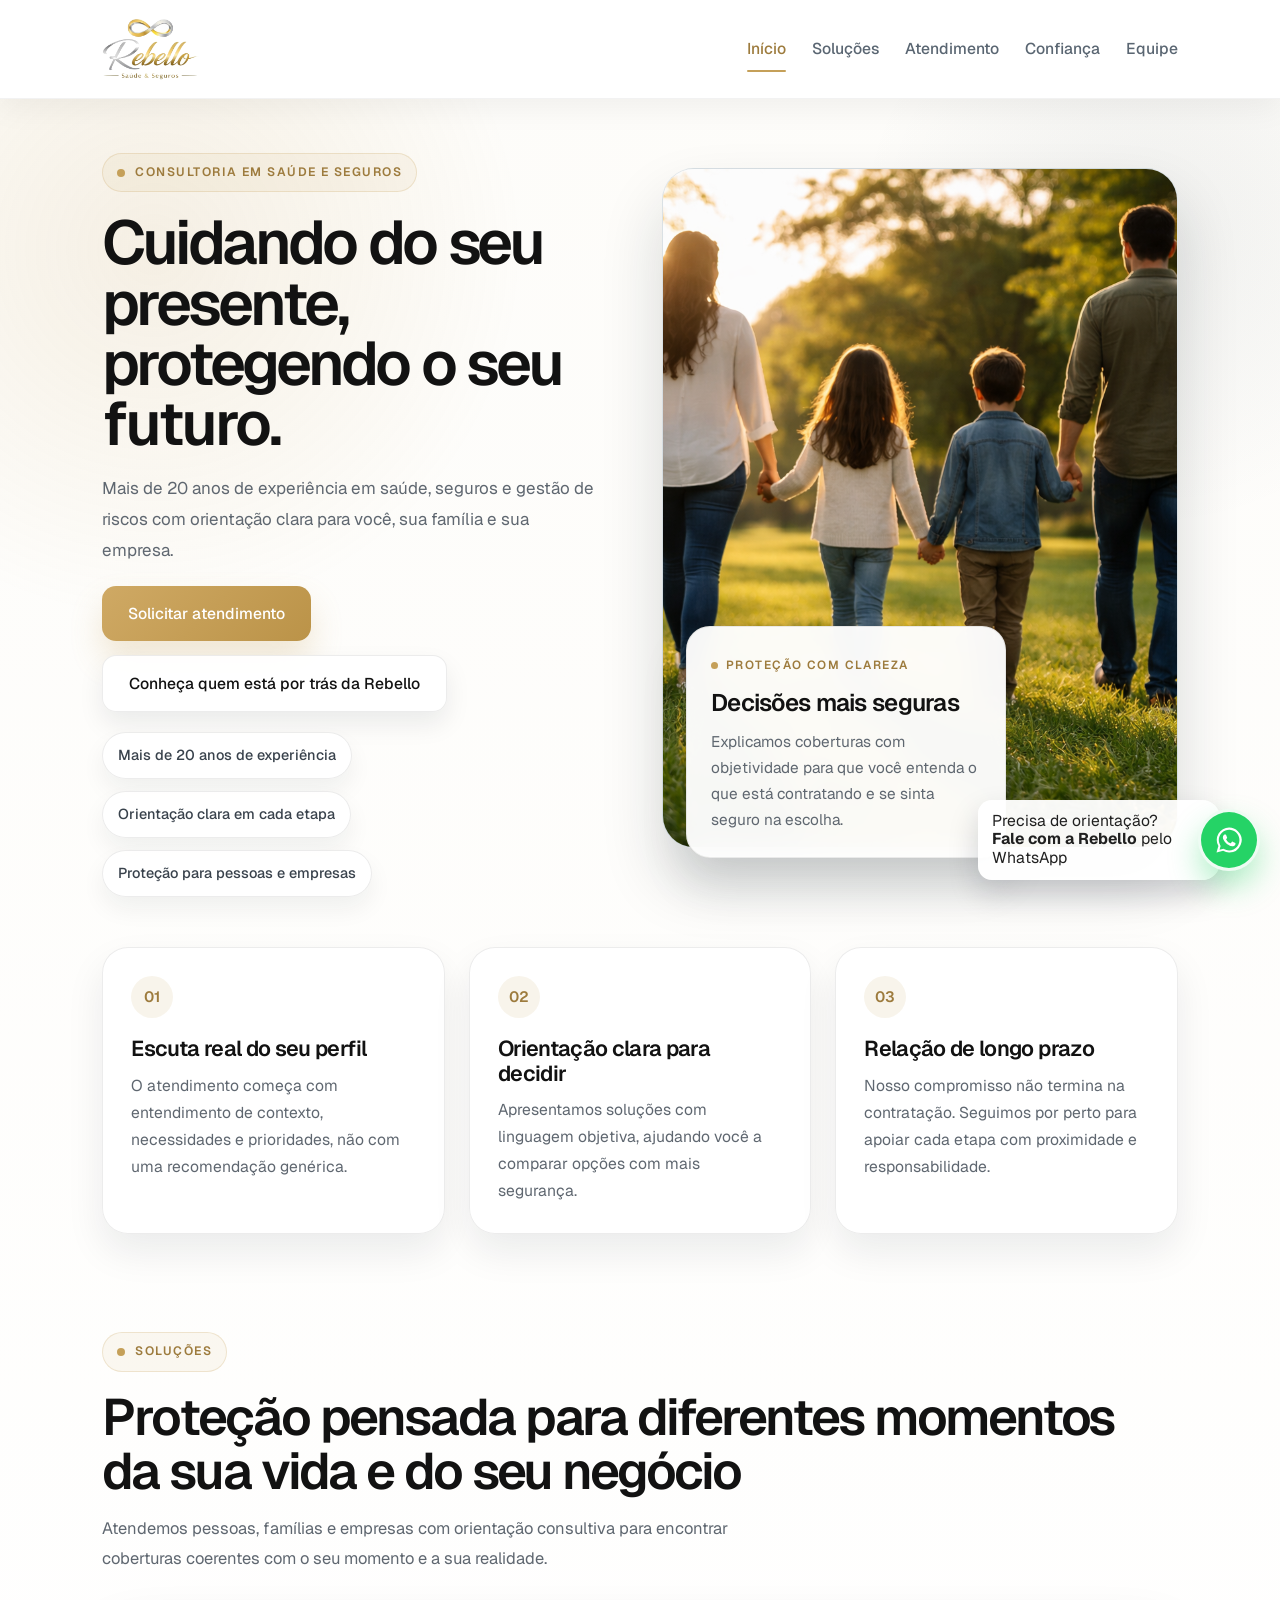
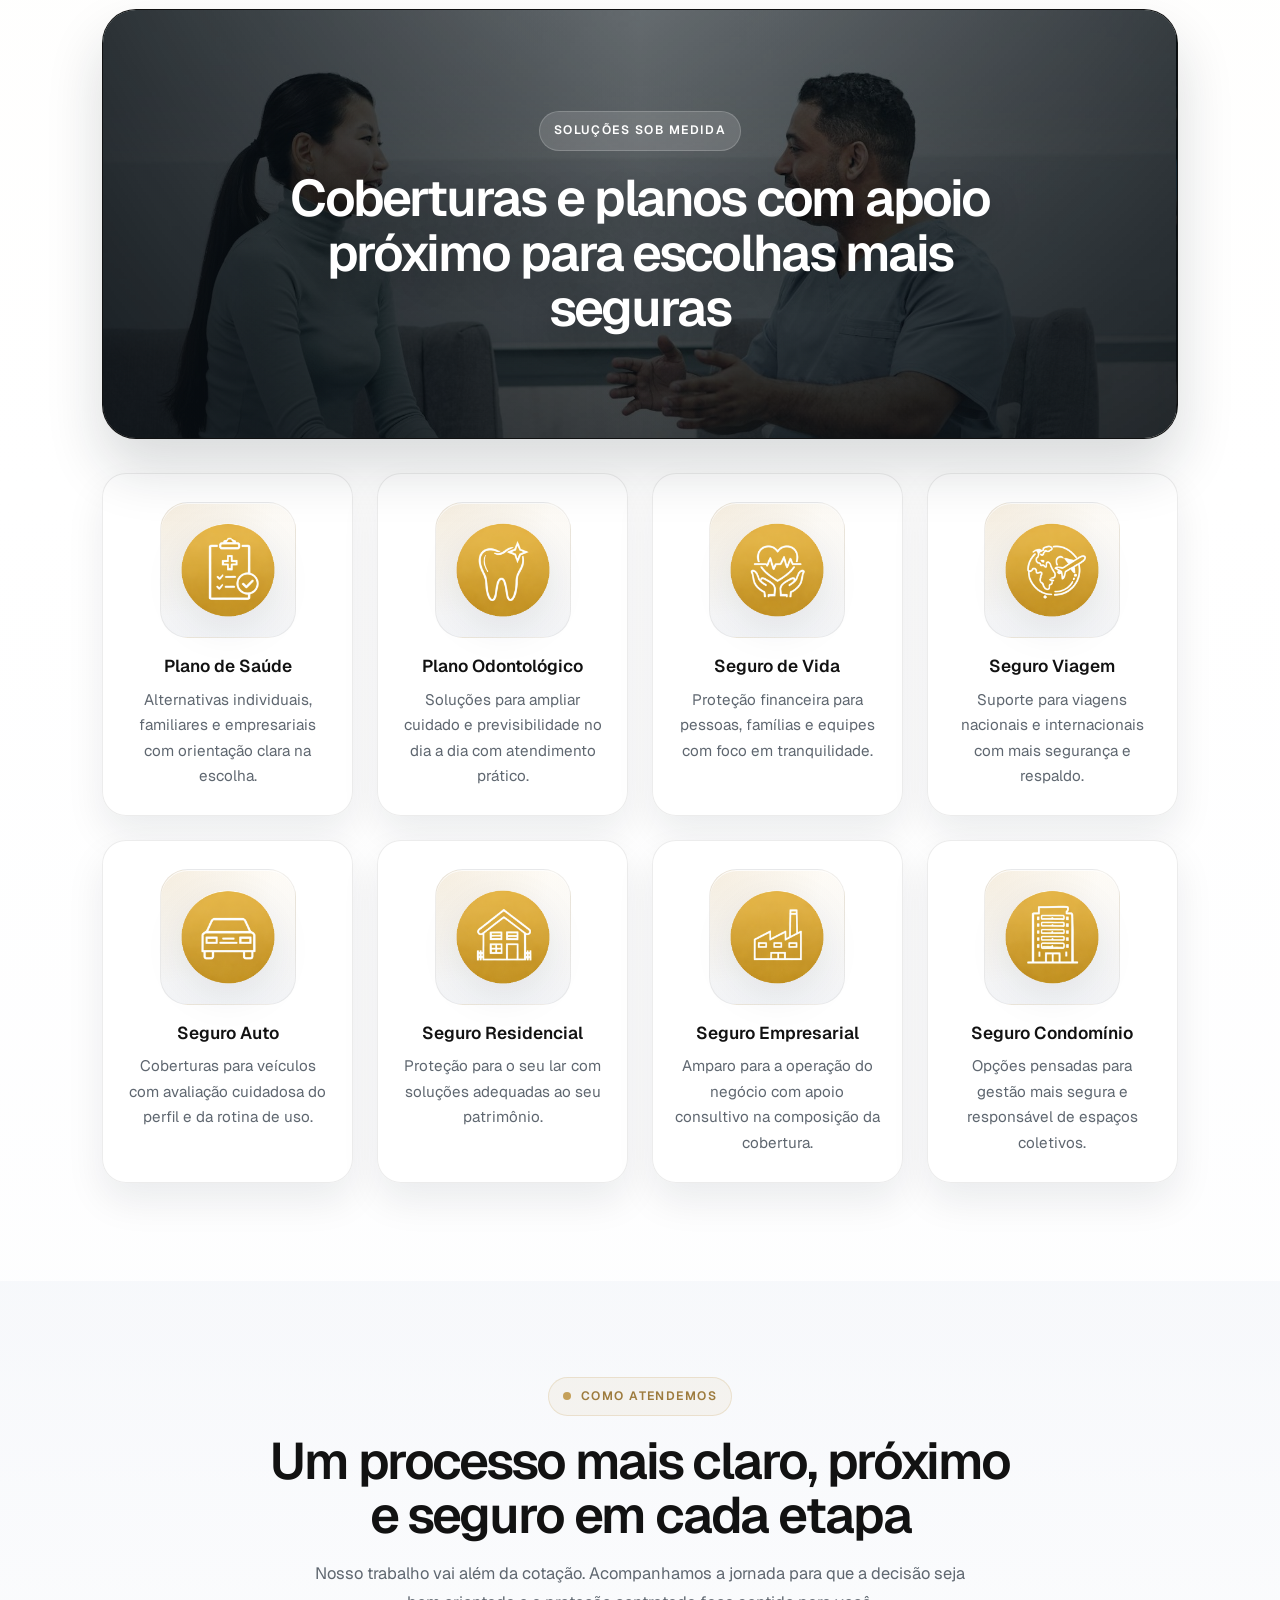
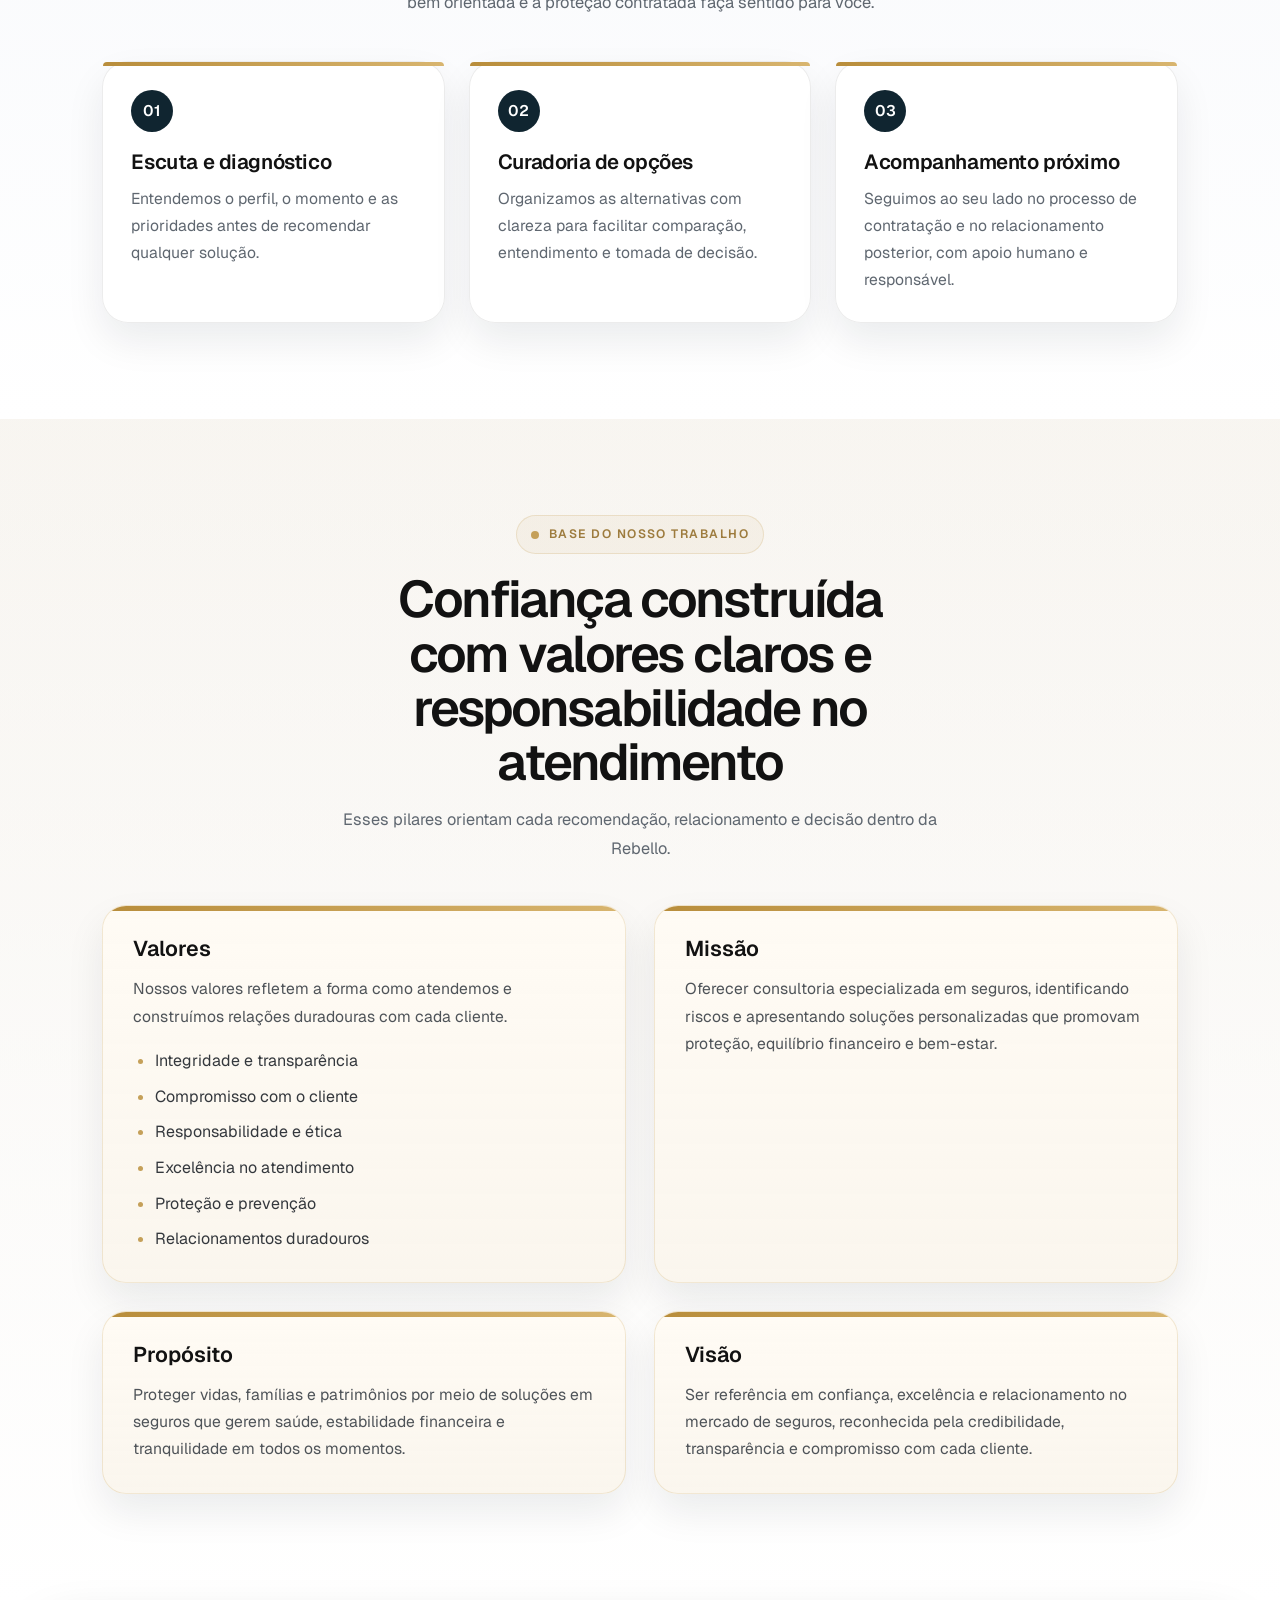
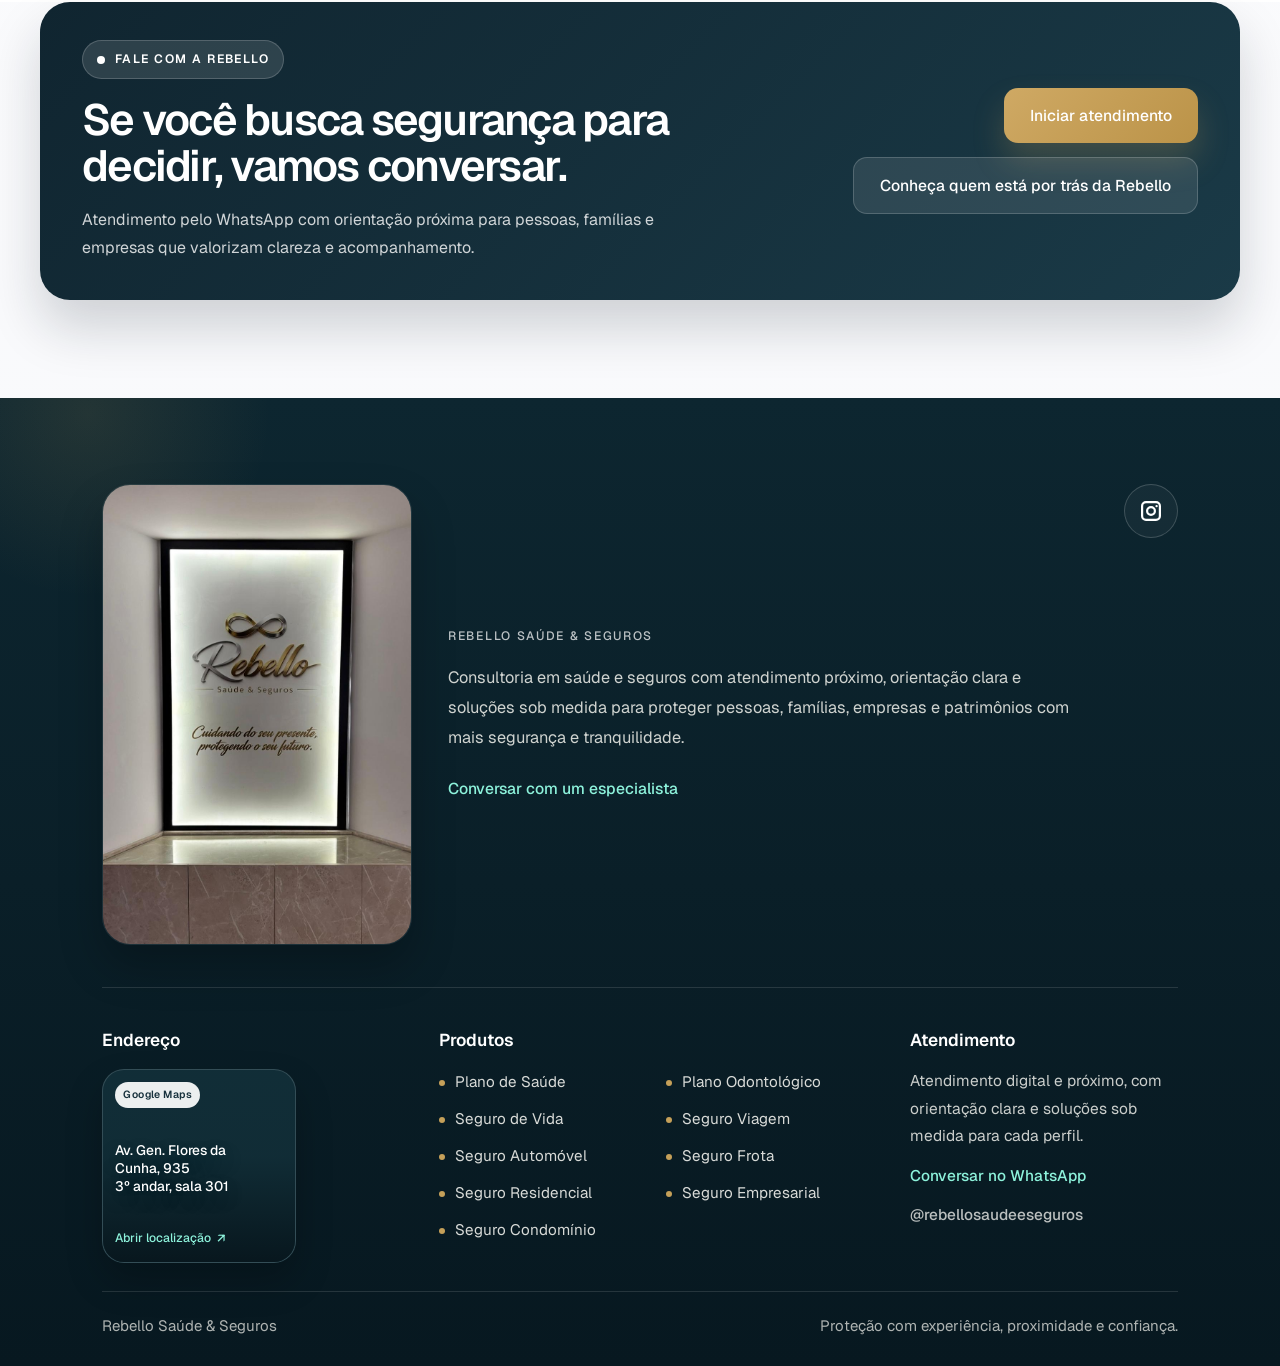
==== index.html @ df7e9b7c "Arquivos movidos para a raiz" ====
<!DOCTYPE html>
<html lang="pt-br">
<head>
<meta charset="UTF-8">
<meta name="viewport" content="width=device-width, initial-scale=1.0">
<meta name="description" content="Consultoria em sa&uacute;de e seguros com atendimento pr&oacute;ximo, solu&ccedil;&otilde;es sob medida e mais de 20 anos de experi&ecirc;ncia para voc&ecirc;, sua fam&iacute;lia e sua empresa.">

<title>Rebello Sa&uacute;de &amp; Seguros</title>

<link rel="stylesheet" href="style.css">
<link href="https://fonts.googleapis.com/css2?family=Geist:wght@300;400;500;600;700&display=swap" rel="stylesheet">
</head>

<body>

<header class="navbar">
    <a href="#inicio" class="logo-link" aria-label="Voltar para o in&iacute;cio">
        <img src="assets/logo.png" class="logo" alt="Rebello Sa&uacute;de &amp; Seguros">
    </a>

    <button class="nav-toggle" type="button" aria-expanded="false" aria-controls="site-menu" aria-label="Abrir menu de navega&ccedil;&atilde;o">
        <span></span>
        <span></span>
        <span></span>
    </button>

    <nav class="menu" id="site-menu">
        <a href="#inicio" class="gold" aria-current="page">In&iacute;cio</a>
        <a href="#seguros">Solu&ccedil;&otilde;es</a>
        <a href="#atendimento">Atendimento</a>
        <a href="#diferenciais">Confian&ccedil;a</a>
        <a href="equipe.html">Equipe</a>
    </nav>

</header>

<main>
<section id="inicio" class="hero reveal">
    <div class="hero-text">
        <p class="section-kicker">Consultoria em sa&uacute;de e seguros</p>
        <h1>Cuidando do seu presente,<br>protegendo o seu futuro.</h1>
        <p>Mais de 20 anos de experi&ecirc;ncia em sa&uacute;de, seguros e gest&atilde;o de riscos com orienta&ccedil;&atilde;o clara para voc&ecirc;, sua fam&iacute;lia e sua empresa.</p>

        <div class="hero-actions">
            <a href="https://wa.me/5551991146569" class="btn-gold specialist-cta" target="_blank" rel="noopener noreferrer">Solicitar atendimento</a>
            <a href="equipe.html" class="btn-light">Conhe&ccedil;a quem est&aacute; por tr&aacute;s da Rebello</a>
        </div>

        <div class="hero-trust" aria-label="Pontos de confian&ccedil;a">
            <span>Mais de 20 anos de experi&ecirc;ncia</span>
            <span>Orienta&ccedil;&atilde;o clara em cada etapa</span>
            <span>Prote&ccedil;&atilde;o para pessoas e empresas</span>
        </div>
    </div>

    <div class="hero-visual">
        <div class="hero-img hero-slider" role="group" aria-label="Imagens de prote&ccedil;&atilde;o familiar, atendimento em sa&uacute;de e prote&ccedil;&atilde;o veicular">
            <div class="hero-slide hero-slide-familia is-active">
                <img src="assets/hero/hero-familia.png" alt="Fam&iacute;lia caminhando junta ao ar livre" loading="eager" fetchpriority="high">
            </div>
            <div class="hero-slide hero-slide-saude" aria-hidden="true">
                <img src="assets/hero/hero-saude.png" alt="Fam&iacute;lia em consulta com m&eacute;dica durante atendimento em sa&uacute;de" loading="lazy">
            </div>
            <div class="hero-slide hero-slide-auto" aria-hidden="true">
                <img src="assets/hero/hero-auto.jpg" alt="Chave de carro em primeiro plano com o ve&iacute;culo ao fundo" loading="lazy">
            </div>

            <div class="hero-slider-indicators" role="group" aria-label="Temas do destaque">
                <button type="button" class="hero-slider-indicator is-active" data-hero-slide="0" aria-label="Mostrar prote&ccedil;&atilde;o familiar" aria-pressed="true"></button>
                <button type="button" class="hero-slider-indicator" data-hero-slide="1" aria-label="Mostrar atendimento em sa&uacute;de" aria-pressed="false"></button>
                <button type="button" class="hero-slider-indicator" data-hero-slide="2" aria-label="Mostrar prote&ccedil;&atilde;o veicular" aria-pressed="false"></button>
            </div>
        </div>

        <aside class="hero-panel" aria-label="Resumo do atendimento">
            <p class="hero-panel-label">Prote&ccedil;&atilde;o com clareza</p>
            <h2>Decis&otilde;es mais seguras</h2>
            <p>Explicamos coberturas com objetividade para que voc&ecirc; entenda o que est&aacute; contratando e se sinta seguro na escolha.</p>
        </aside>
    </div>
</section>

<section class="confidence-strip reveal" aria-label="Compromissos da Rebello">
    <article class="confidence-card">
        <p class="confidence-card-label">01</p>
        <h2>Escuta real do seu perfil</h2>
        <p>O atendimento come&ccedil;a com entendimento de contexto, necessidades e prioridades, n&atilde;o com uma recomenda&ccedil;&atilde;o gen&eacute;rica.</p>
    </article>

    <article class="confidence-card">
        <p class="confidence-card-label">02</p>
        <h2>Orienta&ccedil;&atilde;o clara para decidir</h2>
        <p>Apresentamos solu&ccedil;&otilde;es com linguagem objetiva, ajudando voc&ecirc; a comparar op&ccedil;&otilde;es com mais seguran&ccedil;a.</p>
    </article>

    <article class="confidence-card">
        <p class="confidence-card-label">03</p>
        <h2>Rela&ccedil;&atilde;o de longo prazo</h2>
        <p>Nosso compromisso n&atilde;o termina na contrata&ccedil;&atilde;o. Seguimos por perto para apoiar cada etapa com proximidade e responsabilidade.</p>
    </article>
</section>

<section id="seguros" class="solutions reveal">
    <div class="section-heading">
        <p class="section-kicker">Solu&ccedil;&otilde;es</p>
        <h2>Prote&ccedil;&atilde;o pensada para diferentes momentos da sua vida e do seu neg&oacute;cio</h2>
        <p>Atendemos pessoas, fam&iacute;lias e empresas com orienta&ccedil;&atilde;o consultiva para encontrar coberturas coerentes com o seu momento e a sua realidade.</p>
    </div>

    <div class="banner">
        <div class="banner-slider" aria-hidden="true">
            <div class="banner-track">
                <div class="banner-slide banner-slide-saude"></div>
                <div class="banner-slide banner-slide-vida"></div>
                <div class="banner-slide banner-slide-auto"></div>
                <div class="banner-slide banner-slide-saude"></div>
            </div>
        </div>

        <div class="overlay"></div>

        <div class="banner-content">
            <p class="banner-eyebrow">Solu&ccedil;&otilde;es sob medida</p>
            <h2 class="banner-text">Coberturas e planos com apoio pr&oacute;ximo para escolhas mais seguras</h2>
        </div>
    </div>

    <div class="grid">
        <article class="card">
            <div class="circle"><img src="assets/seguros/plano-saude.png" alt="" loading="lazy"></div>
            <h3>Plano de Sa&uacute;de</h3>
            <p>Alternativas individuais, familiares e empresariais com orienta&ccedil;&atilde;o clara na escolha.</p>
        </article>

        <article class="card">
            <div class="circle"><img src="assets/seguros/odonto.png" alt="" loading="lazy"></div>
            <h3>Plano Odontol&oacute;gico</h3>
            <p>Solu&ccedil;&otilde;es para ampliar cuidado e previsibilidade no dia a dia com atendimento pr&aacute;tico.</p>
        </article>

        <article class="card">
            <div class="circle"><img src="assets/seguros/vida.png" alt="" loading="lazy"></div>
            <h3>Seguro de Vida</h3>
            <p>Prote&ccedil;&atilde;o financeira para pessoas, fam&iacute;lias e equipes com foco em tranquilidade.</p>
        </article>

        <article class="card">
            <div class="circle"><img src="assets/seguros/viagem.png" alt="" loading="lazy"></div>
            <h3>Seguro Viagem</h3>
            <p>Suporte para viagens nacionais e internacionais com mais seguran&ccedil;a e respaldo.</p>
        </article>

        <article class="card">
            <div class="circle"><img src="assets/seguros/auto.png" alt="" loading="lazy"></div>
            <h3>Seguro Auto</h3>
            <p>Coberturas para ve&iacute;culos com avalia&ccedil;&atilde;o cuidadosa do perfil e da rotina de uso.</p>
        </article>

        <article class="card">
            <div class="circle"><img src="assets/seguros/residencial.png" alt="" loading="lazy"></div>
            <h3>Seguro Residencial</h3>
            <p>Prote&ccedil;&atilde;o para o seu lar com solu&ccedil;&otilde;es adequadas ao seu patrim&ocirc;nio.</p>
        </article>

        <article class="card">
            <div class="circle"><img src="assets/seguros/empresarial.png" alt="" loading="lazy"></div>
            <h3>Seguro Empresarial</h3>
            <p>Amparo para a opera&ccedil;&atilde;o do neg&oacute;cio com apoio consultivo na composi&ccedil;&atilde;o da cobertura.</p>
        </article>

        <article class="card">
            <div class="circle"><img src="assets/seguros/condominio.png" alt="" loading="lazy"></div>
            <h3>Seguro Condom&iacute;nio</h3>
            <p>Op&ccedil;&otilde;es pensadas para gest&atilde;o mais segura e respons&aacute;vel de espa&ccedil;os coletivos.</p>
        </article>
    </div>
</section>

<section id="atendimento" class="service-journey reveal">
    <div class="section-heading section-heading-centered">
        <p class="section-kicker">Como atendemos</p>
        <h2>Um processo mais claro, pr&oacute;ximo e seguro em cada etapa</h2>
        <p>Nosso trabalho vai al&eacute;m da cota&ccedil;&atilde;o. Acompanhamos a jornada para que a decis&atilde;o seja bem orientada e a prote&ccedil;&atilde;o contratada fa&ccedil;a sentido para voc&ecirc;.</p>
    </div>

    <div class="journey-grid">
        <article class="journey-card">
            <span class="journey-step">01</span>
            <h3>Escuta e diagn&oacute;stico</h3>
            <p>Entendemos o perfil, o momento e as prioridades antes de recomendar qualquer solu&ccedil;&atilde;o.</p>
        </article>

        <article class="journey-card">
            <span class="journey-step">02</span>
            <h3>Curadoria de op&ccedil;&otilde;es</h3>
            <p>Organizamos as alternativas com clareza para facilitar compara&ccedil;&atilde;o, entendimento e tomada de decis&atilde;o.</p>
        </article>

        <article class="journey-card">
            <span class="journey-step">03</span>
            <h3>Acompanhamento pr&oacute;ximo</h3>
            <p>Seguimos ao seu lado no processo de contrata&ccedil;&atilde;o e no relacionamento posterior, com apoio humano e respons&aacute;vel.</p>
        </article>
    </div>
</section>

<section id="diferenciais" class="diferenciais reveal">
    <p class="section-kicker section-kicker-centered">Base do nosso trabalho</p>
    <h2>Confian&ccedil;a constru&iacute;da com valores claros e responsabilidade no atendimento</h2>
    <p class="diferenciais-subtitle">Esses pilares orientam cada recomenda&ccedil;&atilde;o, relacionamento e decis&atilde;o dentro da Rebello.</p>

    <div class="dif-container">
        <article class="dif-box">
            <h3>Valores</h3>
            <p>Nossos valores refletem a forma como atendemos e constru&iacute;mos rela&ccedil;&otilde;es duradouras com cada cliente.</p>
            <ul>
                <li>Integridade e transpar&ecirc;ncia</li>
                <li>Compromisso com o cliente</li>
                <li>Responsabilidade e &eacute;tica</li>
                <li>Excel&ecirc;ncia no atendimento</li>
                <li>Prote&ccedil;&atilde;o e preven&ccedil;&atilde;o</li>
                <li>Relacionamentos duradouros</li>
            </ul>
        </article>

        <article class="dif-box">
            <h3>Miss&atilde;o</h3>
            <p>Oferecer consultoria especializada em seguros, identificando riscos e apresentando solu&ccedil;&otilde;es personalizadas que promovam prote&ccedil;&atilde;o, equil&iacute;brio financeiro e bem-estar.</p>
        </article>

        <article class="dif-box">
            <h3>Prop&oacute;sito</h3>
            <p>Proteger vidas, fam&iacute;lias e patrim&ocirc;nios por meio de solu&ccedil;&otilde;es em seguros que gerem sa&uacute;de, estabilidade financeira e tranquilidade em todos os momentos.</p>
        </article>

        <article class="dif-box">
            <h3>Vis&atilde;o</h3>
            <p>Ser refer&ecirc;ncia em confian&ccedil;a, excel&ecirc;ncia e relacionamento no mercado de seguros, reconhecida pela credibilidade, transpar&ecirc;ncia e compromisso com cada cliente.</p>
        </article>
    </div>
</section>

<section class="contact-band reveal">
    <div class="contact-band-copy">
        <p class="section-kicker">Fale com a Rebello</p>
        <h2>Se voc&ecirc; busca seguran&ccedil;a para decidir, vamos conversar.</h2>
        <p>Atendimento pelo WhatsApp com orienta&ccedil;&atilde;o pr&oacute;xima para pessoas, fam&iacute;lias e empresas que valorizam clareza e acompanhamento.</p>
    </div>

    <div class="contact-band-actions">
        <a href="https://wa.me/5551991146569" class="btn-gold specialist-cta" target="_blank" rel="noopener noreferrer">Iniciar atendimento</a>
        <a href="equipe.html" class="btn-light">Conhe&ccedil;a quem est&aacute; por tr&aacute;s da Rebello</a>
    </div>
</section>
</main>

<footer class="site-footer">
<div class="footer-shell">

<div class="footer-top">
<div class="footer-photo-panel">
<img src="assets/rebello-entrada.jpeg" class="footer-photo" alt="Entrada da Rebello Sa&uacute;de &amp; Seguros">
</div>

<div class="footer-brand">
<p class="footer-kicker">Rebello Sa&uacute;de &amp; Seguros</p>
<p class="footer-text">Consultoria em sa&uacute;de e seguros com atendimento pr&oacute;ximo, orienta&ccedil;&atilde;o clara e solu&ccedil;&otilde;es sob medida para proteger pessoas, fam&iacute;lias, empresas e patrim&ocirc;nios com mais seguran&ccedil;a e tranquilidade.</p>
<a href="https://wa.me/5551991146569" class="footer-cta specialist-cta" target="_blank" rel="noopener noreferrer">Conversar com um especialista</a>
</div>

<div class="footer-social">
<a href="https://www.instagram.com/rebellosaudeeseguros?igsh=MXJjcDZ2cnprZmtjeQ%3D%3D&amp;utm_source=qr" class="social-link" target="_blank" rel="noopener noreferrer" aria-label="Instagram da Rebello Sa&uacute;de &amp; Seguros">
<svg viewBox="0 0 24 24" aria-hidden="true">
<path d="M7 2h10a5 5 0 0 1 5 5v10a5 5 0 0 1-5 5H7a5 5 0 0 1-5-5V7a5 5 0 0 1 5-5Zm0 2.2A2.8 2.8 0 0 0 4.2 7v10A2.8 2.8 0 0 0 7 19.8h10a2.8 2.8 0 0 0 2.8-2.8V7A2.8 2.8 0 0 0 17 4.2H7Zm10.6 1.7a1.2 1.2 0 1 1 0 2.4 1.2 1.2 0 0 1 0-2.4ZM12 7a5 5 0 1 1 0 10 5 5 0 0 1 0-10Zm0 2.2A2.8 2.8 0 1 0 12 14.8 2.8 2.8 0 0 0 12 9.2Z"/>
</svg>
</a>
</div>
</div>

<div class="footer-grid">
<div class="footer-column">
<h3>Endere&ccedil;o</h3>
<div class="footer-map-card">
<iframe
src="https://www.google.com/maps?q=Av.%20Gen.%20Flores%20da%20Cunha%2C%20935%2C%203%C2%BA%20andar%2C%20sala%20301%2C%20Cachoeirinha%20-%20RS%2C%2094910-001&amp;z=16&amp;output=embed"
title="Mapa da Rebello Sa&uacute;de &amp; Seguros"
loading="lazy"
referrerpolicy="no-referrer-when-downgrade"></iframe>
<a
href="https://www.google.com/maps/search/?api=1&amp;query=Av.%20Gen.%20Flores%20da%20Cunha%2C%20935%2C%203%C2%BA%20andar%2C%20sala%20301%2C%20Cachoeirinha%20-%20RS%2C%2094910-001"
class="footer-map-link"
target="_blank"
rel="noopener noreferrer"
aria-label="Abrir localiza&ccedil;&atilde;o da Rebello no Google Maps">
<span class="footer-map-badge">Google Maps</span>
<span class="footer-map-caption">Av. Gen. Flores da Cunha, 935<br>3&ordm; andar, sala 301</span>
<span class="footer-map-action">Abrir localiza&ccedil;&atilde;o</span>
</a>
</div>
</div>

<div class="footer-column footer-column-wide">
<h3>Produtos</h3>
<ul class="footer-products">
<li>Plano de Sa&uacute;de</li>
<li>Plano Odontol&oacute;gico</li>
<li>Seguro de Vida</li>
<li>Seguro Viagem</li>
<li>Seguro Autom&oacute;vel</li>
<li>Seguro Frota</li>
<li>Seguro Residencial</li>
<li>Seguro Empresarial</li>
<li>Seguro Condom&iacute;nio</li>
</ul>
</div>

<div class="footer-column">
<h3>Atendimento</h3>
<p>Atendimento digital e pr&oacute;ximo, com orienta&ccedil;&atilde;o clara e solu&ccedil;&otilde;es sob medida para cada perfil.</p>
<a href="https://wa.me/5551991146569" class="footer-inline-link specialist-cta" target="_blank" rel="noopener noreferrer">Conversar no WhatsApp</a>
<a href="https://www.instagram.com/rebellosaudeeseguros?igsh=MXJjcDZ2cnprZmtjeQ%3D%3D&amp;utm_source=qr" class="footer-inline-link footer-inline-muted" target="_blank" rel="noopener noreferrer">@rebellosaudeeseguros</a>
</div>
</div>

<div class="footer-bottom">
<p>Rebello Sa&uacute;de &amp; Seguros</p>
<p>Prote&ccedil;&atilde;o com experi&ecirc;ncia, proximidade e confian&ccedil;a.</p>
</div>

</div>
</footer>

<a class="whatsapp specialist-cta" href="https://wa.me/5551991146569" target="_blank" rel="noopener noreferrer" aria-label="Falar no WhatsApp">
<span class="whatsapp-text">
<span>Precisa de orienta&ccedil;&atilde;o?</span>
<span><strong>Fale com a Rebello</strong> pelo</span>
<span>WhatsApp</span>
</span>
<span class="whatsapp-icon" aria-hidden="true">
<svg viewBox="0 0 24 24" aria-hidden="true">
<path d="M19.05 4.94A9.77 9.77 0 0 0 12.09 2a9.9 9.9 0 0 0-8.57 14.85L2 22l5.33-1.39A9.92 9.92 0 0 0 12.08 22h.01a9.91 9.91 0 0 0 6.96-17.06Zm-6.96 15.39h-.01a8.2 8.2 0 0 1-4.18-1.15l-.3-.18-3.16.83.85-3.08-.2-.31a8.24 8.24 0 1 1 7 3.89Zm4.52-6.15c-.25-.12-1.48-.73-1.7-.82-.23-.08-.39-.12-.56.12-.17.25-.64.82-.79.98-.15.17-.29.19-.54.07-.25-.12-1.03-.38-1.96-1.21-.72-.64-1.2-1.43-1.35-1.67-.14-.24-.02-.37.11-.49.12-.12.25-.29.38-.43.12-.14.17-.25.25-.41.08-.17.04-.31-.02-.43-.06-.12-.56-1.35-.76-1.85-.2-.49-.41-.43-.56-.44h-.48c-.17 0-.43.06-.66.31s-.87.85-.87 2.08.89 2.42 1.02 2.58c.12.17 1.74 2.66 4.22 3.73.59.26 1.06.42 1.42.54.6.19 1.15.16 1.58.1.48-.07 1.48-.61 1.69-1.2.21-.6.21-1.11.14-1.21-.06-.1-.23-.16-.48-.29Z"/>
</svg>
</span>
</a>

<script src="script.js"></script>
</body>
</html>
---- style.css ----
:root{
--gold:#c5a059;
--gold-dark:#9d7b3d;
--navy:#102530;
--navy-soft:#1a3a47;
--dark:#121212;
--text:#23272c;
--muted:#5f6770;
--line:rgba(18,18,18,0.08);
--line-strong:rgba(18,18,18,0.12);
--surface:#ffffff;
--surface-soft:#f7f8fb;
--surface-warm:#faf7f1;
--shadow-soft:0 18px 38px rgba(16,30,40,0.08);
--shadow-card:0 24px 48px rgba(16,30,40,0.12);
--font-base:'Geist', sans-serif;
}

*{margin:0;padding:0;box-sizing:border-box;}

html{
-webkit-text-size-adjust:100%;
scroll-behavior:smooth;
}

body{
font-family:var(--font-base);
font-weight:400;
color:var(--text);
background:linear-gradient(180deg, #fdfcf9 0%, #ffffff 34%, #f7f8fb 100%);
line-height:1.6;
min-width:320px;
overflow-x:hidden;
}

main{display:block;}
img{max-width:100%;height:auto;display:block;}
button{font:inherit;}
a{color:inherit;}

h1,h2,h3,h4,h5,h6{
font-family:var(--font-base);
font-weight:600;
color:var(--dark);
}

p,span,li,a{
font-family:var(--font-base);
font-weight:400;
}

section[id]{
scroll-margin-top:110px;
}

.section-kicker{
display:inline-flex;
align-items:center;
gap:10px;
padding:9px 14px;
border-radius:999px;
border:1px solid rgba(197,160,89,0.22);
background:rgba(197,160,89,0.08);
color:var(--gold-dark);
font-size:0.76rem;
font-weight:600;
letter-spacing:0.12em;
text-transform:uppercase;
}

.section-kicker::before{
content:"";
width:8px;
height:8px;
border-radius:50%;
background:var(--gold);
flex-shrink:0;
}

.section-kicker-centered{
justify-content:center;
margin:0 auto;
}

.section-heading{
width:min(760px, 100%);
margin:0 auto 36px;
}

.section-heading-centered{
margin-inline:auto;
text-align:center;
}

.section-heading h2{
font-size:clamp(2.1rem, 4vw, 3.5rem);
line-height:1.06;
letter-spacing:-0.04em;
margin-top:18px;
}

.section-heading > p:not(.section-kicker){
margin-top:16px;
max-width:60ch;
font-size:1.03rem;
line-height:1.78;
color:var(--muted);
}

.section-heading-centered p{
margin-inline:auto;
}

.navbar{
display:flex;
align-items:center;
justify-content:space-between;
gap:24px;
padding:18px 8%;
position:sticky;
top:0;
z-index:1000;
background:rgba(255,255,255,0.92);
backdrop-filter:blur(18px);
border-bottom:1px solid rgba(18,18,18,0.05);
box-shadow:0 10px 28px rgba(0,0,0,0.05);
}

.logo-link{
display:flex;
align-items:center;
text-decoration:none;
flex-shrink:0;
}

.logo{
height:62px;
width:auto;
}

.nav-toggle{
display:none;
width:48px;
height:48px;
align-items:center;
justify-content:center;
flex-direction:column;
gap:5px;
border:1px solid rgba(18,18,18,0.08);
border-radius:14px;
background:rgba(255,255,255,0.94);
cursor:pointer;
box-shadow:0 10px 24px rgba(17,17,17,0.08);
transition:transform 0.25s ease, border-color 0.25s ease, background 0.25s ease;
}

.nav-toggle:hover{
transform:translateY(-1px);
border-color:rgba(197,160,89,0.4);
background:#fff;
}

.nav-toggle span{
display:block;
width:18px;
height:2px;
border-radius:999px;
background:var(--dark);
transition:transform 0.25s ease, opacity 0.25s ease;
}

.navbar.is-open .nav-toggle span:nth-child(1){
transform:translateY(7px) rotate(45deg);
}

.navbar.is-open .nav-toggle span:nth-child(2){
opacity:0;
}

.navbar.is-open .nav-toggle span:nth-child(3){
transform:translateY(-7px) rotate(-45deg);
}

.menu{
display:flex;
align-items:center;
justify-content:center;
gap:26px;
flex-wrap:wrap;
}

.menu a{
position:relative;
text-decoration:none;
color:#5a6672;
font-size:0.98rem;
font-weight:500;
transition:color 0.25s ease;
}

.menu a::after{
content:"";
position:absolute;
left:0;
bottom:-10px;
width:100%;
height:2px;
border-radius:999px;
background:var(--gold);
transform:scaleX(0);
transform-origin:center;
transition:transform 0.25s ease;
}

.menu a:hover{
color:var(--dark);
}

.menu a:hover::after,
.menu a.gold::after,
.menu a[aria-current="page"]::after{
transform:scaleX(1);
}

.menu a.gold,
.menu a[aria-current="page"]{
color:var(--gold-dark);
}

.btn-gold,
.btn-light{
display:inline-flex;
align-items:center;
justify-content:center;
gap:10px;
padding:15px 26px;
border-radius:14px;
font-size:0.98rem;
font-weight:500;
text-decoration:none;
transition:transform 0.25s ease, box-shadow 0.25s ease, background 0.25s ease, border-color 0.25s ease, color 0.25s ease;
}

.btn-gold{
background:linear-gradient(135deg, #cfa964 0%, #bb9348 100%);
color:#fff;
box-shadow:0 18px 32px rgba(197,160,89,0.24);
}

.btn-gold:hover{
transform:translateY(-2px);
box-shadow:0 24px 38px rgba(197,160,89,0.3);
}

.btn-light{
background:rgba(255,255,255,0.92);
color:var(--dark);
border:1px solid rgba(18,18,18,0.08);
box-shadow:0 12px 26px rgba(16,30,40,0.08);
}

.btn-light:hover{
transform:translateY(-2px);
background:#fff;
border-color:rgba(197,160,89,0.3);
box-shadow:0 18px 32px rgba(16,30,40,0.12);
}

.hero{
display:grid;
grid-template-columns:minmax(320px, 1fr) minmax(360px, 1.04fr);
align-items:center;
gap:clamp(36px, 5vw, 70px);
padding:clamp(40px, 6vh, 76px) 8% 40px;
position:relative;
min-height:calc(100vh - 98px);
}

.hero::before{
content:"";
position:absolute;
inset:0;
background:
radial-gradient(circle at 12% 18%, rgba(197,160,89,0.14) 0%, rgba(197,160,89,0) 28%),
radial-gradient(circle at 90% 16%, rgba(16,37,48,0.06) 0%, rgba(16,37,48,0) 22%);
pointer-events:none;
}

.hero-text,
.hero-visual{
position:relative;
z-index:1;
min-width:0;
}

.hero-text{
display:flex;
flex-direction:column;
align-items:flex-start;
gap:20px;
max-width:620px;
}

.hero-text h1{
font-size:clamp(2.8rem, 4.8vw, 4.9rem);
line-height:0.98;
letter-spacing:-0.05em;
max-width:12ch;
}

.hero-text > p:not(.section-kicker){
max-width:54ch;
font-size:1.06rem;
line-height:1.82;
color:var(--muted);
}

.hero-actions{
display:flex;
align-items:center;
gap:14px;
flex-wrap:wrap;
}

.hero-trust,
.team-page-highlights{
display:flex;
flex-wrap:wrap;
gap:12px;
}

.hero-trust span,
.team-page-highlights span{
padding:11px 15px;
border-radius:999px;
background:rgba(255,255,255,0.88);
border:1px solid rgba(18,18,18,0.08);
box-shadow:0 12px 24px rgba(16,30,40,0.06);
font-size:0.9rem;
font-weight:500;
color:#39424c;
}

.hero-visual{
position:relative;
display:flex;
justify-content:flex-end;
align-items:flex-end;
width:min(100%, 620px);
margin-left:auto;
padding:0 0 34px;
}

.hero-img{
width:100%;
position:relative;
min-height:clamp(560px, 54vw, 680px);
height:clamp(560px, 54vw, 680px);
overflow:hidden;
border-radius:32px;
border:1px solid rgba(18,18,18,0.06);
box-shadow:0 34px 62px rgba(16,30,40,0.16);
background:linear-gradient(145deg, #eef3f6 0%, #dbe5ea 100%);
}

.hero-slide{
position:absolute;
inset:0;
opacity:0;
transition:opacity 0.9s ease;
will-change:opacity;
}

.hero-slider:not(.is-enhanced) .hero-slide{
animation:hero-slide-fallback 15.6s infinite;
}

.hero-slider:not(.is-enhanced) .hero-slide:nth-child(1){
animation-delay:0s;
}

.hero-slider:not(.is-enhanced) .hero-slide:nth-child(2){
animation-delay:5.2s;
}

.hero-slider:not(.is-enhanced) .hero-slide:nth-child(3){
animation-delay:10.4s;
}

.hero-slide.is-active{
opacity:1;
z-index:1;
}

.hero-slide img{
display:block;
width:100%;
height:100%;
object-fit:cover;
}

.hero-slide-familia{
background:#d0b56b;
}

.hero-slide-familia img{
object-fit:cover;
object-position:center 52%;
}

.hero-slide-saude img{
object-position:center 26%;
}

.hero-slide-auto img{
object-position:center 56%;
}

.hero-slider-indicators{
position:absolute;
right:24px;
bottom:24px;
z-index:2;
display:flex;
gap:10px;
}

.hero-slider-indicator{
appearance:none;
width:34px;
height:4px;
padding:0;
border:0;
border-radius:999px;
background:rgba(255,255,255,0.35);
box-shadow:inset 0 0 0 1px rgba(255,255,255,0.16);
cursor:pointer;
transition:transform 0.35s ease, background-color 0.35s ease, box-shadow 0.35s ease;
}

.hero-slider-indicator.is-active{
background:#ffffff;
box-shadow:0 10px 24px rgba(16,30,40,0.18);
transform:scaleX(1.08);
}

.hero-slider-indicator:focus-visible{
outline:2px solid rgba(255,255,255,0.92);
outline-offset:4px;
}

.hero-slider:not(.is-enhanced) .hero-slider-indicator{
animation:hero-indicator-fallback 15.6s infinite;
}

.hero-slider:not(.is-enhanced) .hero-slider-indicator:nth-child(1){
animation-delay:0s;
}

.hero-slider:not(.is-enhanced) .hero-slider-indicator:nth-child(2){
animation-delay:5.2s;
}

.hero-slider:not(.is-enhanced) .hero-slider-indicator:nth-child(3){
animation-delay:10.4s;
}

.hero-panel{
position:absolute;
left:24px;
right:auto;
bottom:24px;
z-index:3;
width:min(calc(100% - 48px), 320px);
padding:24px;
border-radius:24px;
background:rgba(255,255,255,0.96);
border:1px solid rgba(18,18,18,0.08);
box-shadow:var(--shadow-card);
backdrop-filter:blur(12px);
}

.hero-panel-label{
display:inline-flex;
align-items:center;
gap:8px;
font-size:0.74rem;
font-weight:600;
letter-spacing:0.12em;
text-transform:uppercase;
color:var(--gold-dark);
}

.hero-panel-label::before{
content:"";
width:7px;
height:7px;
border-radius:50%;
background:var(--gold);
}

.hero-panel h2{
margin-top:14px;
font-size:1.5rem;
line-height:1.1;
letter-spacing:-0.03em;
}

.hero-panel > p:not(.hero-panel-label){
margin-top:12px;
font-size:0.96rem;
line-height:1.7;
color:var(--muted);
}

@keyframes hero-slide-fallback{
0%, 28%{
opacity:1;
z-index:1;
}

33%, 100%{
opacity:0;
z-index:0;
}
}

@keyframes hero-indicator-fallback{
0%, 28%{
background:#ffffff;
box-shadow:0 10px 24px rgba(16,30,40,0.18);
transform:scaleX(1.08);
}

33%, 100%{
background:rgba(255,255,255,0.35);
box-shadow:inset 0 0 0 1px rgba(255,255,255,0.16);
transform:none;
}
}

.confidence-strip{
display:grid;
grid-template-columns:repeat(3, minmax(0, 1fr));
gap:24px;
width:min(1240px, calc(100% - 16%));
margin:0 auto;
padding:10px 0 98px;
}

.confidence-card{
padding:28px;
border-radius:26px;
background:rgba(255,255,255,0.94);
border:1px solid rgba(18,18,18,0.08);
box-shadow:var(--shadow-soft);
}

.confidence-card-label{
display:inline-flex;
align-items:center;
justify-content:center;
width:42px;
height:42px;
border-radius:50%;
background:rgba(197,160,89,0.12);
color:var(--gold-dark);
font-size:0.94rem;
font-weight:600;
}

.confidence-card h2{
margin-top:18px;
font-size:1.35rem;
line-height:1.14;
letter-spacing:-0.03em;
}

.confidence-card > p:not(.confidence-card-label){
margin-top:12px;
font-size:0.98rem;
line-height:1.72;
color:var(--muted);
}

.solutions{
padding:0 0 98px;
}

.solutions .section-heading{
width:min(1240px, calc(100% - 16%));
}

.banner{
position:relative;
width:min(1240px, calc(100% - 16%));
min-height:430px;
margin:0 auto;
display:flex;
align-items:center;
justify-content:center;
overflow:hidden;
isolation:isolate;
background:#111;
border-radius:34px;
border:1px solid rgba(18,18,18,0.06);
box-shadow:0 30px 56px rgba(16,30,40,0.16);
}

.banner-slider{
position:absolute;
inset:0;
z-index:0;
}

.banner-track{
display:flex;
width:100%;
height:100%;
will-change:transform;
transition:transform 1.1s ease-in-out;
}

.banner-slide{
flex:0 0 100%;
height:100%;
background-size:cover;
background-position:center;
background-repeat:no-repeat;
}

.banner-slide-saude{
background-image:url('assets/banner/saude-banner.jpg');
}

.banner-slide-vida{
background-image:url('assets/banner/vida-banner.jpg');
}

.banner-slide-auto{
background-image:url('assets/banner/auto-banner.jpg');
}

.overlay{
position:absolute;
inset:0;
background:
linear-gradient(90deg, rgba(8,13,18,0.78) 0%, rgba(8,13,18,0.46) 50%, rgba(8,13,18,0.72) 100%),
linear-gradient(180deg, rgba(8,13,18,0.18) 0%, rgba(8,13,18,0.62) 100%);
z-index:1;
}

.banner-content{
position:relative;
z-index:2;
width:min(760px, 88%);
text-align:center;
padding:0 20px;
}

.banner-eyebrow{
display:inline-flex;
align-items:center;
justify-content:center;
padding:9px 14px;
border-radius:999px;
background:rgba(255,255,255,0.14);
border:1px solid rgba(255,255,255,0.18);
font-size:0.76rem;
font-weight:600;
letter-spacing:0.12em;
text-transform:uppercase;
color:#fff;
}

.banner-text{
margin-top:20px;
font-size:clamp(2.2rem, 4vw, 3.5rem);
line-height:1.08;
letter-spacing:-0.04em;
color:#fff;
text-shadow:0 12px 32px rgba(0,0,0,0.32);
}

.grid{
display:grid;
grid-template-columns:repeat(4, minmax(0, 1fr));
gap:24px;
width:min(1240px, calc(100% - 16%));
margin:34px auto 0;
}

.card{
display:flex;
flex-direction:column;
align-items:center;
text-align:center;
padding:28px 20px 26px;
border-radius:24px;
background:rgba(255,255,255,0.92);
border:1px solid rgba(18,18,18,0.08);
box-shadow:var(--shadow-soft);
transition:transform 0.3s ease, box-shadow 0.3s ease, border-color 0.3s ease;
}

.card:hover{
transform:translateY(-6px);
box-shadow:var(--shadow-card);
border-color:rgba(197,160,89,0.28);
}

.circle{
width:136px;
aspect-ratio:1;
padding:20px;
border-radius:28px;
display:grid;
place-items:center;
background:
radial-gradient(circle at top left, rgba(197,160,89,0.16) 0%, rgba(197,160,89,0.02) 60%),
linear-gradient(180deg, #fffdf9 0%, #f4f6fa 100%);
border:1px solid rgba(18,18,18,0.05);
box-shadow:inset 0 1px 0 rgba(255,255,255,0.8);
}

.circle img{
width:100%;
height:100%;
object-fit:contain;
filter:drop-shadow(0 12px 18px rgba(16,30,40,0.08));
}

.card h3{
margin-top:18px;
font-size:1.08rem;
line-height:1.2;
}

.card p{
margin-top:10px;
font-size:0.95rem;
line-height:1.68;
color:var(--muted);
}

.service-journey{
padding:96px 8%;
background:linear-gradient(180deg, rgba(244,246,250,0.7) 0%, rgba(255,255,255,1) 100%);
}

.journey-grid{
display:grid;
grid-template-columns:repeat(3, minmax(0, 1fr));
gap:24px;
max-width:1200px;
margin:44px auto 0;
}

.journey-card{
position:relative;
padding:28px;
border-radius:26px;
background:rgba(255,255,255,0.94);
border:1px solid rgba(18,18,18,0.08);
box-shadow:var(--shadow-soft);
}

.journey-card::before{
content:"";
position:absolute;
left:0;
top:0;
width:100%;
height:4px;
border-radius:26px 26px 0 0;
background:linear-gradient(90deg, #b88d3b 0%, #d8b56f 100%);
}

.journey-step{
display:inline-flex;
align-items:center;
justify-content:center;
width:42px;
height:42px;
border-radius:50%;
background:var(--navy);
color:#fff;
font-size:0.96rem;
font-weight:600;
}

.journey-card h3{
margin-top:18px;
font-size:1.28rem;
line-height:1.16;
letter-spacing:-0.02em;
}

.journey-card p{
margin-top:12px;
font-size:0.98rem;
line-height:1.72;
color:var(--muted);
}

.diferenciais{
padding:96px 8% 108px;
text-align:center;
background:linear-gradient(180deg, rgba(197,160,89,0.08) 0%, rgba(255,255,255,1) 100%);
}

.diferenciais h2{
max-width:15ch;
margin:18px auto 0;
font-size:clamp(2.1rem, 4vw, 3.4rem);
line-height:1.06;
letter-spacing:-0.04em;
}

.diferenciais-subtitle{
max-width:58ch;
margin:16px auto 0;
font-size:1.02rem;
line-height:1.78;
color:var(--muted);
}

.dif-container{
display:grid;
grid-template-columns:repeat(2, minmax(0, 1fr));
gap:28px;
max-width:1200px;
margin:42px auto 0;
text-align:left;
}

.dif-box{
position:relative;
overflow:hidden;
padding:30px;
border-radius:24px;
background:linear-gradient(180deg, rgba(255,251,244,0.96) 0%, rgba(250,245,236,0.9) 100%);
border:1px solid rgba(197,160,89,0.22);
box-shadow:var(--shadow-soft);
transition:transform 0.3s ease, box-shadow 0.3s ease, border-color 0.3s ease;
}

.dif-box::before{
content:"";
position:absolute;
left:0;
top:0;
width:100%;
height:5px;
background:linear-gradient(90deg, #b88d3b 0%, #d8b56f 100%);
}

.dif-box:hover{
transform:translateY(-6px);
box-shadow:var(--shadow-card);
border-color:rgba(197,160,89,0.34);
}

.dif-box h3{
font-size:1.34rem;
line-height:1.16;
}

.dif-box p{
margin-top:14px;
font-size:0.98rem;
line-height:1.75;
color:#4e5358;
}

.dif-box ul{
margin-top:18px;
padding-left:22px;
display:grid;
gap:10px;
color:#34383d;
line-height:1.6;
}

.dif-box li::marker{
color:var(--gold);
}

.contact-band{
display:flex;
align-items:center;
justify-content:space-between;
gap:32px;
max-width:1200px;
margin:0 auto 98px;
padding:38px 42px;
border-radius:30px;
background:linear-gradient(135deg, var(--navy) 0%, var(--navy-soft) 100%);
box-shadow:0 28px 52px rgba(16,30,40,0.18);
}

.contact-band-copy{
max-width:640px;
}

.contact-band .section-kicker{
background:rgba(255,255,255,0.12);
border-color:rgba(255,255,255,0.18);
color:#fff;
}

.contact-band .section-kicker::before{
background:#fff;
}

.contact-band h2{
margin-top:18px;
font-size:clamp(2rem, 3.4vw, 3rem);
line-height:1.06;
letter-spacing:-0.04em;
color:#fff;
}

.contact-band-copy > p:not(.section-kicker){
margin-top:16px;
font-size:1rem;
line-height:1.76;
color:rgba(255,255,255,0.8);
}

.contact-band-actions{
display:flex;
align-items:center;
justify-content:flex-end;
gap:14px;
flex-wrap:wrap;
}

.contact-band .btn-light{
background:rgba(255,255,255,0.1);
color:#fff;
border-color:rgba(255,255,255,0.18);
box-shadow:none;
}

.contact-band .btn-light:hover{
background:rgba(255,255,255,0.16);
border-color:rgba(255,255,255,0.24);
}

.team-page-body{
background:linear-gradient(180deg, #fffdfa 0%, #f8f5ee 100%);
}

.team-page{
min-height:calc(100vh - 98px);
}

.team{
position:relative;
padding:46px 8% 0;
background:linear-gradient(180deg, rgba(255,255,255,1) 0%, rgba(249,246,240,1) 100%);
overflow:hidden;
}

.team::before{
content:"";
position:absolute;
inset:auto auto 12% -6%;
width:360px;
height:360px;
border-radius:50%;
background:radial-gradient(circle, rgba(197,160,89,0.14) 0%, rgba(197,160,89,0) 70%);
pointer-events:none;
}

.team-page-section{
padding-top:46px;
}

.team-shell{
position:relative;
z-index:1;
max-width:1200px;
margin:0 auto;
}

.team-page-hero{
max-width:840px;
margin:0 auto 44px;
text-align:center;
}

.team-page-hero h1{
margin-top:18px;
font-size:clamp(2.4rem, 4.6vw, 4rem);
line-height:1.02;
letter-spacing:-0.05em;
}

.team-page-hero > p:not(.section-kicker){
max-width:62ch;
margin:18px auto 0;
font-size:1.02rem;
line-height:1.8;
color:var(--muted);
}

.team-page-highlights{
justify-content:center;
margin-top:24px;
}

.team-page-actions{
display:flex;
justify-content:center;
gap:14px;
flex-wrap:wrap;
margin-top:28px;
}

.team-page-link{
display:inline-flex;
align-items:center;
justify-content:center;
padding:15px 24px;
border-radius:14px;
border:1px solid rgba(18,18,18,0.08);
background:rgba(255,255,255,0.88);
color:var(--dark);
font-size:0.98rem;
font-weight:500;
text-decoration:none;
box-shadow:0 12px 26px rgba(16,30,40,0.08);
transition:transform 0.25s ease, box-shadow 0.25s ease, border-color 0.25s ease;
}

.team-page-link:hover{
transform:translateY(-2px);
box-shadow:0 18px 30px rgba(16,30,40,0.12);
border-color:rgba(197,160,89,0.3);
}

.team-grid{
display:grid;
grid-template-columns:repeat(3, minmax(0, 1fr));
gap:26px;
}

.team-card{
background:rgba(255,255,255,0.92);
border:1px solid rgba(18,18,18,0.08);
border-radius:28px;
overflow:hidden;
box-shadow:var(--shadow-soft);
transition:transform 0.3s ease, box-shadow 0.3s ease, border-color 0.3s ease;
}

.team-card:hover{
transform:translateY(-6px);
box-shadow:var(--shadow-card);
border-color:rgba(197,160,89,0.28);
}

.team-photo-frame{
padding:18px 18px 0;
}

.team-monogram{
width:100%;
aspect-ratio:0.92;
display:grid;
place-items:center;
border-radius:24px;
background:
radial-gradient(circle at top left, rgba(197,160,89,0.34) 0%, rgba(197,160,89,0.08) 36%, rgba(197,160,89,0) 68%),
linear-gradient(145deg, #102530 0%, #1d4453 100%);
color:#fff;
font-size:clamp(2.1rem, 4vw, 3rem);
font-weight:600;
letter-spacing:0.1em;
box-shadow:inset 0 1px 0 rgba(255,255,255,0.06);
}

.team-card-body{
padding:24px 24px 28px;
}

.team-label{
color:var(--gold-dark);
font-size:0.74rem;
font-weight:600;
letter-spacing:0.14em;
text-transform:uppercase;
}

.team-card h3{
margin-top:12px;
font-size:1.46rem;
line-height:1.14;
letter-spacing:-0.02em;
}

.team-role{
margin-top:8px;
font-size:0.94rem;
font-weight:500;
line-height:1.5;
color:#6a5836;
}

.team-card-copy{
margin-top:14px;
font-size:0.98rem;
line-height:1.72;
color:var(--muted);
}

.team-support{
margin-top:58px;
padding:56px 0 94px;
border-top:1px solid rgba(18,18,18,0.06);
}

.team-support-heading{
width:min(780px, 100%);
margin-bottom:36px;
}

.support-grid{
display:grid;
grid-template-columns:repeat(3, minmax(0, 1fr));
gap:24px;
}

.support-card{
padding:26px;
border-radius:24px;
background:rgba(255,255,255,0.94);
border:1px solid rgba(18,18,18,0.08);
box-shadow:var(--shadow-soft);
}

.support-card h3{
font-size:1.18rem;
line-height:1.18;
letter-spacing:-0.02em;
}

.support-card p{
margin-top:12px;
font-size:0.98rem;
line-height:1.72;
color:var(--muted);
}

.team-note{
margin-top:28px;
padding:24px 28px;
border-radius:24px;
background:rgba(16,37,48,0.05);
border:1px solid rgba(16,37,48,0.08);
text-align:center;
}

.team-note p{
max-width:70ch;
margin:0 auto;
font-size:1rem;
line-height:1.74;
color:#42505b;
}

.site-footer{
position:relative;
overflow:hidden;
padding:86px 8% 28px;
background:linear-gradient(180deg, #0d2630 0%, #071820 100%);
color:#f5f5f0;
}

.site-footer::before{
content:"";
position:absolute;
inset:-18% auto auto -8%;
width:380px;
height:380px;
border-radius:50%;
background:radial-gradient(circle, rgba(197,160,89,0.12) 0%, rgba(197,160,89,0) 68%);
pointer-events:none;
}

.footer-shell{
position:relative;
z-index:1;
max-width:1200px;
margin:0 auto;
}

.footer-top{
display:grid;
grid-template-columns:minmax(220px, 310px) minmax(340px, 1fr) auto;
align-items:center;
gap:34px;
padding-bottom:42px;
border-bottom:1px solid rgba(255,255,255,0.12);
}

.footer-photo-panel{
width:min(100%, 310px);
justify-self:start;
}

.footer-photo{
width:100%;
border-radius:28px;
border:1px solid rgba(255,255,255,0.08);
box-shadow:0 22px 44px rgba(0,0,0,0.24);
object-fit:cover;
}

.footer-brand{
max-width:640px;
justify-self:center;
}

.footer-kicker{
color:rgba(255,255,255,0.72);
font-size:0.76rem;
font-weight:500;
letter-spacing:0.14em;
text-transform:uppercase;
}

.footer-text{
margin-top:16px;
font-size:1.02rem;
line-height:1.86;
color:rgba(245,245,240,0.84);
}

.footer-cta{
display:inline-flex;
margin-top:22px;
font-size:0.98rem;
font-weight:500;
color:#8df2db;
text-decoration:none;
border-bottom:1px solid transparent;
transition:color 0.25s ease, border-color 0.25s ease;
}

.footer-cta:hover{
color:#baf9eb;
border-color:#baf9eb;
}

.footer-social{
display:flex;
align-items:center;
justify-content:flex-end;
align-self:start;
}

.social-link{
width:54px;
height:54px;
display:grid;
place-items:center;
border-radius:50%;
border:1px solid rgba(255,255,255,0.18);
background:rgba(255,255,255,0.04);
color:#fff;
transition:transform 0.25s ease, background 0.25s ease, border-color 0.25s ease;
}

.social-link:hover{
transform:translateY(-4px);
background:rgba(197,160,89,0.16);
border-color:rgba(197,160,89,0.42);
}

.social-link svg{
width:24px;
height:24px;
fill:currentColor;
}

.footer-grid{
display:grid;
grid-template-columns:1.1fr 1.6fr 1fr;
gap:42px;
padding:42px 0 28px;
}

.footer-column h3{
font-size:1.08rem;
font-weight:600;
line-height:1.2;
color:#fff;
}

.footer-column p{
margin-top:16px;
font-size:0.97rem;
line-height:1.8;
color:rgba(245,245,240,0.82);
}

.footer-map-card{
position:relative;
width:min(100%, 194px);
aspect-ratio:1;
margin-top:18px;
border-radius:22px;
overflow:hidden;
border:1px solid rgba(255,255,255,0.14);
box-shadow:0 18px 36px rgba(0,0,0,0.22);
background:#12303a;
}

.footer-map-card iframe{
width:100%;
height:100%;
border:0;
display:block;
filter:saturate(0.95) contrast(1.02);
}

.footer-map-link{
position:absolute;
inset:0;
display:flex;
flex-direction:column;
justify-content:space-between;
padding:12px;
text-decoration:none;
background:linear-gradient(180deg, rgba(5,16,22,0.08) 0%, rgba(5,16,22,0.12) 45%, rgba(5,16,22,0.78) 100%);
color:#fff;
transition:background 0.25s ease;
}

.footer-map-link:hover{
background:linear-gradient(180deg, rgba(5,16,22,0.12) 0%, rgba(5,16,22,0.16) 40%, rgba(5,16,22,0.84) 100%);
}

.footer-map-badge{
align-self:flex-start;
padding:5px 8px;
border-radius:999px;
background:rgba(255,255,255,0.92);
color:#17313c;
font-size:0.65rem;
font-weight:600;
letter-spacing:0.04em;
}

.footer-map-caption{
display:block;
max-width:15ch;
font-size:0.86rem;
font-weight:500;
line-height:1.32;
text-shadow:0 8px 18px rgba(0,0,0,0.35);
}

.footer-map-action{
display:inline-flex;
align-items:center;
gap:6px;
font-size:0.76rem;
font-weight:500;
color:#8df2db;
}

.footer-map-action::after{
content:"\2197";
font-size:0.82rem;
}

.footer-products{
list-style:none;
display:grid;
grid-template-columns:repeat(2, minmax(180px, 1fr));
gap:12px 26px;
padding:0;
margin-top:18px;
}

.footer-products li{
position:relative;
padding-left:16px;
font-size:0.95rem;
line-height:1.65;
color:rgba(245,245,240,0.88);
}

.footer-products li::before{
content:"";
position:absolute;
left:0;
top:11px;
width:6px;
height:6px;
border-radius:50%;
background:var(--gold);
}

.footer-inline-link{
display:inline-block;
margin-top:14px;
font-size:0.96rem;
font-weight:500;
color:#8df2db;
text-decoration:none;
}

.footer-inline-link:hover{
color:#baf9eb;
}

.footer-inline-muted{
display:block;
color:rgba(245,245,240,0.76);
}

.footer-inline-muted:hover{
color:#fff;
}

.footer-bottom{
display:flex;
justify-content:space-between;
gap:18px;
padding-top:22px;
border-top:1px solid rgba(255,255,255,0.12);
font-size:0.94rem;
color:rgba(245,245,240,0.7);
}

.whatsapp{
position:fixed;
right:20px;
bottom:20px;
display:flex;
align-items:center;
text-decoration:none;
color:#202020;
z-index:1200;
transition:transform 0.25s ease, filter 0.25s ease;
}

.whatsapp:hover{
transform:translateY(-4px);
filter:brightness(1.02);
}

.whatsapp-text{
display:flex;
flex-direction:column;
justify-content:center;
min-height:68px;
padding:12px 48px 12px 14px;
margin-right:-22px;
border-radius:14px 18px 18px 14px;
background:rgba(255,255,255,0.96);
box-shadow:0 14px 30px rgba(10,18,40,0.18);
font-size:0.98rem;
line-height:1.2;
}

.whatsapp-text strong{
font-weight:700;
}

.whatsapp-icon{
width:62px;
height:62px;
display:grid;
place-items:center;
flex-shrink:0;
border-radius:50%;
background:#25d366;
color:#fff;
border:3px solid rgba(255,255,255,0.92);
box-shadow:0 16px 30px rgba(37,211,102,0.34);
}

.whatsapp svg{
width:30px;
height:30px;
fill:currentColor;
}

.reveal{
opacity:0;
transform:translateY(40px);
transition:opacity 0.6s ease, transform 0.6s ease;
}

.reveal.show{
opacity:1;
transform:translateY(0);
}

@media(max-width:1180px){
.hero{
grid-template-columns:minmax(0, 1fr) minmax(0, 0.98fr);
padding-inline:6%;
}

.confidence-strip,
.solutions .section-heading,
.banner,
.grid{
width:min(100%, calc(100% - 12%));
}

.grid{
grid-template-columns:repeat(3, minmax(0, 1fr));
}

.journey-grid,
.support-grid{
grid-template-columns:repeat(3, minmax(0, 1fr));
}

.footer-top{
grid-template-columns:minmax(220px, 280px) minmax(280px, 1fr);
}

.footer-social{
justify-content:flex-start;
grid-column:1 / -1;
}

.footer-grid{
grid-template-columns:repeat(2, minmax(0, 1fr));
}

.footer-column-wide{
grid-column:1 / -1;
}
}

@media(max-width:900px){
.navbar{
padding:16px 5%;
gap:16px;
}

.hero{
grid-template-columns:1fr;
min-height:auto;
padding:40px 6% 26px;
}

.hero-text{
max-width:720px;
margin:0 auto;
align-items:center;
text-align:center;
}

.hero-text h1,
.hero-text p{
max-width:none;
}

.hero-actions,
.hero-trust{
justify-content:center;
}

.hero-visual{
max-width:720px;
margin:0 auto;
width:100%;
padding:0;
display:block;
}

.hero-img{
width:100%;
min-height:420px;
height:420px;
}

.hero-slider-indicators{
right:20px;
bottom:20px;
}

.hero-panel{
position:relative;
left:auto;
bottom:auto;
width:calc(100% - 36px);
margin:-54px auto 0;
}

.confidence-strip{
grid-template-columns:1fr;
padding-bottom:84px;
}

.grid{
grid-template-columns:repeat(2, minmax(0, 1fr));
}

.journey-grid{
grid-template-columns:1fr;
}

.diferenciais{
padding-inline:6%;
}

.dif-container{
grid-template-columns:1fr;
}

.contact-band{
flex-direction:column;
align-items:flex-start;
margin-inline:6%;
padding:32px;
}

.contact-band-actions{
justify-content:flex-start;
}

.team{
padding-inline:5%;
}

.team-page-hero{
max-width:760px;
}

.team-grid{
grid-template-columns:1fr;
}

.support-grid{
grid-template-columns:1fr;
}

.footer-top{
grid-template-columns:1fr;
gap:26px;
}

.footer-photo-panel{
justify-self:center;
max-width:320px;
}

.footer-brand{
justify-self:stretch;
}

.footer-social{
grid-column:auto;
}

.footer-grid{
grid-template-columns:1fr;
gap:30px;
}

.footer-products{
grid-template-columns:repeat(2, minmax(0, 1fr));
}

.footer-column-wide{
grid-column:auto;
}

.footer-bottom{
flex-direction:column;
}

.logo{
height:54px;
}

.whatsapp{
right:14px;
bottom:14px;
}

.whatsapp-text{
padding:10px 42px 10px 12px;
margin-right:-18px;
min-height:60px;
font-size:0.82rem;
}

.whatsapp-icon{
width:56px;
height:56px;
}
}

@media(prefers-reduced-motion:reduce){
html{
scroll-behavior:auto;
}

.reveal,
.hero-slide,
.banner-track{
transition:none !important;
}
}

@media(max-width:760px){
body.nav-open{
overflow:hidden;
}

.navbar{
display:grid;
grid-template-columns:1fr auto;
align-items:center;
padding:14px 4.5%;
gap:14px;
}

.navbar > *{
min-width:0;
}

.nav-toggle{
display:inline-flex;
}

.menu,
.navbar > .btn-gold{
display:none;
}

.navbar.is-open .menu{
display:flex;
grid-column:1 / -1;
flex-direction:column;
align-items:stretch;
gap:8px;
padding:16px;
background:rgba(255,255,255,0.98);
border:1px solid rgba(18,18,18,0.08);
border-radius:22px;
box-shadow:0 18px 34px rgba(17,17,17,0.08);
}

.navbar.is-open > .btn-gold{
display:inline-flex;
grid-column:1 / -1;
width:100%;
}

.menu a{
display:block;
padding:10px 12px;
border-radius:12px;
}

.menu a::after{
display:none;
}

.menu a.gold,
.menu a[aria-current="page"]{
background:rgba(197,160,89,0.14);
}

.confidence-strip,
.solutions .section-heading,
.banner,
.grid,
.contact-band{
width:calc(100% - 10%);
margin-inline:auto;
}

.service-journey,
.diferenciais,
.site-footer{
padding-left:5%;
padding-right:5%;
}
}

@media(max-width:620px){
.hero{
padding-top:24px;
gap:24px;
}

.hero-text{
gap:16px;
}

.hero-text h1{
font-size:clamp(2.05rem, 8.8vw, 2.8rem);
max-width:11ch;
}

.hero-text p{
font-size:0.96rem;
line-height:1.72;
}

.hero-actions{
width:100%;
flex-direction:column;
align-items:stretch;
}

.hero-actions .btn-gold,
.hero-actions .btn-light,
.contact-band-actions .btn-gold,
.contact-band-actions .btn-light,
.team-page-actions .btn-gold,
.team-page-link{
width:100%;
}

.hero-trust span,
.team-page-highlights span{
width:100%;
justify-content:center;
text-align:center;
}

.hero-img{
min-height:280px;
height:280px;
border-radius:24px;
}

.hero-slider-indicators{
right:16px;
bottom:16px;
gap:8px;
}

.hero-slider-indicator{
width:28px;
}

.hero-panel{
width:calc(100% - 24px);
padding:22px;
}

.banner{
min-height:320px;
border-radius:26px;
}

.banner-text{
font-size:clamp(1.9rem, 9vw, 2.6rem);
}

.grid{
grid-template-columns:1fr;
}

.circle{
width:122px;
}

.service-journey{
padding-top:84px;
padding-bottom:84px;
}

.diferenciais{
padding-top:84px;
padding-bottom:92px;
}

.dif-box{
padding:24px;
}

.contact-band{
padding:28px 24px;
margin-bottom:84px;
}

.contact-band h2{
font-size:clamp(1.8rem, 8vw, 2.4rem);
}

.team-page-hero h1{
font-size:clamp(2.1rem, 10vw, 3rem);
}

.team-page-actions{
flex-direction:column;
align-items:stretch;
}

.team-support{
padding-top:48px;
padding-bottom:82px;
}

.footer-products{
grid-template-columns:1fr;
}

.whatsapp-text{
display:none;
}

.whatsapp-icon{
width:58px;
height:58px;
}
}

@media(max-width:420px){
.logo{
height:48px;
}

.navbar{
padding:12px 4%;
}

.nav-toggle{
width:44px;
height:44px;
}

.hero-text h1{
font-size:clamp(1.85rem, 8.6vw, 2.2rem);
}

.hero-text p,
.section-heading p,
.journey-card p,
.card p,
.team-card-copy,
.support-card p{
font-size:0.93rem;
}

.hero-img img{
min-height:240px;
}

.team-card-body{
padding:20px 20px 24px;
}

.team-card h3{
font-size:1.32rem;
}

.contact-band{
width:calc(100% - 8%);
padding:24px 20px;
}

.footer-bottom{
gap:10px;
font-size:0.88rem;
}

.whatsapp{
right:12px;
bottom:12px;
}

.whatsapp-icon{
width:54px;
height:54px;
}
}
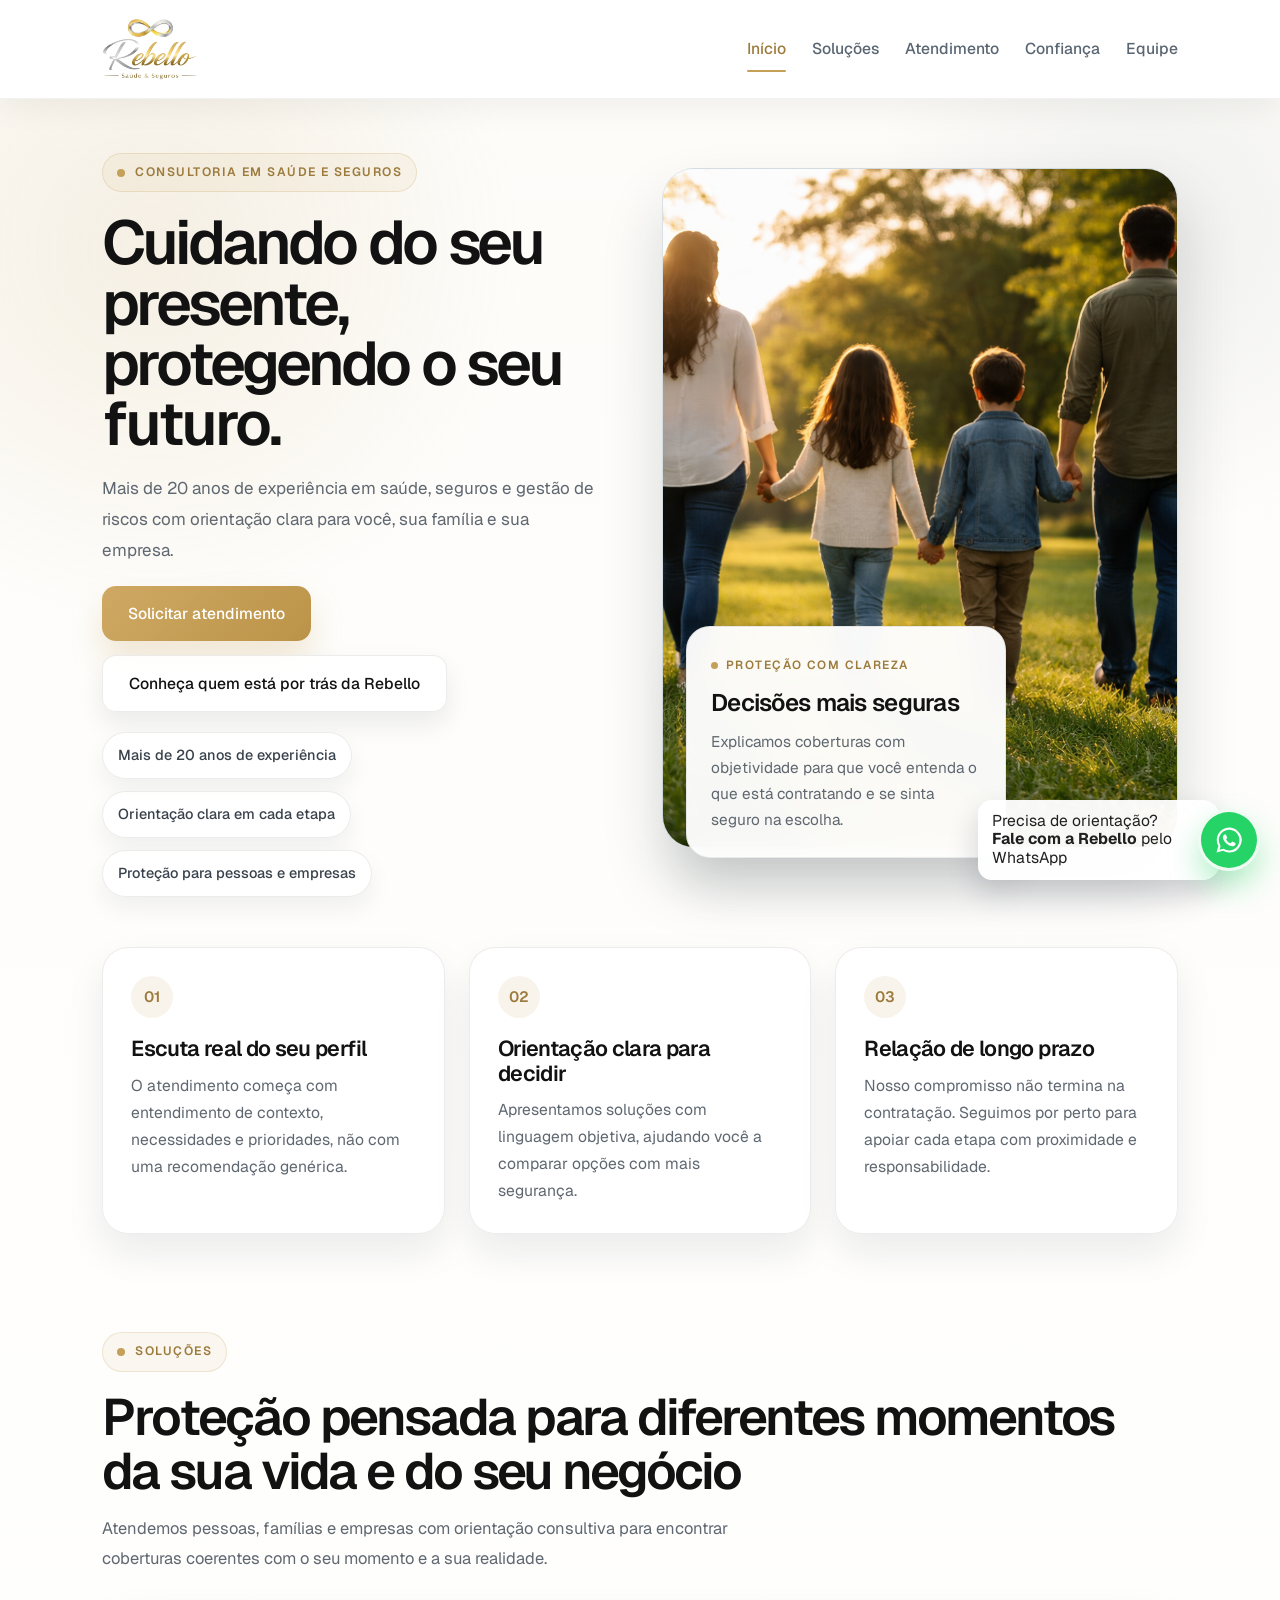
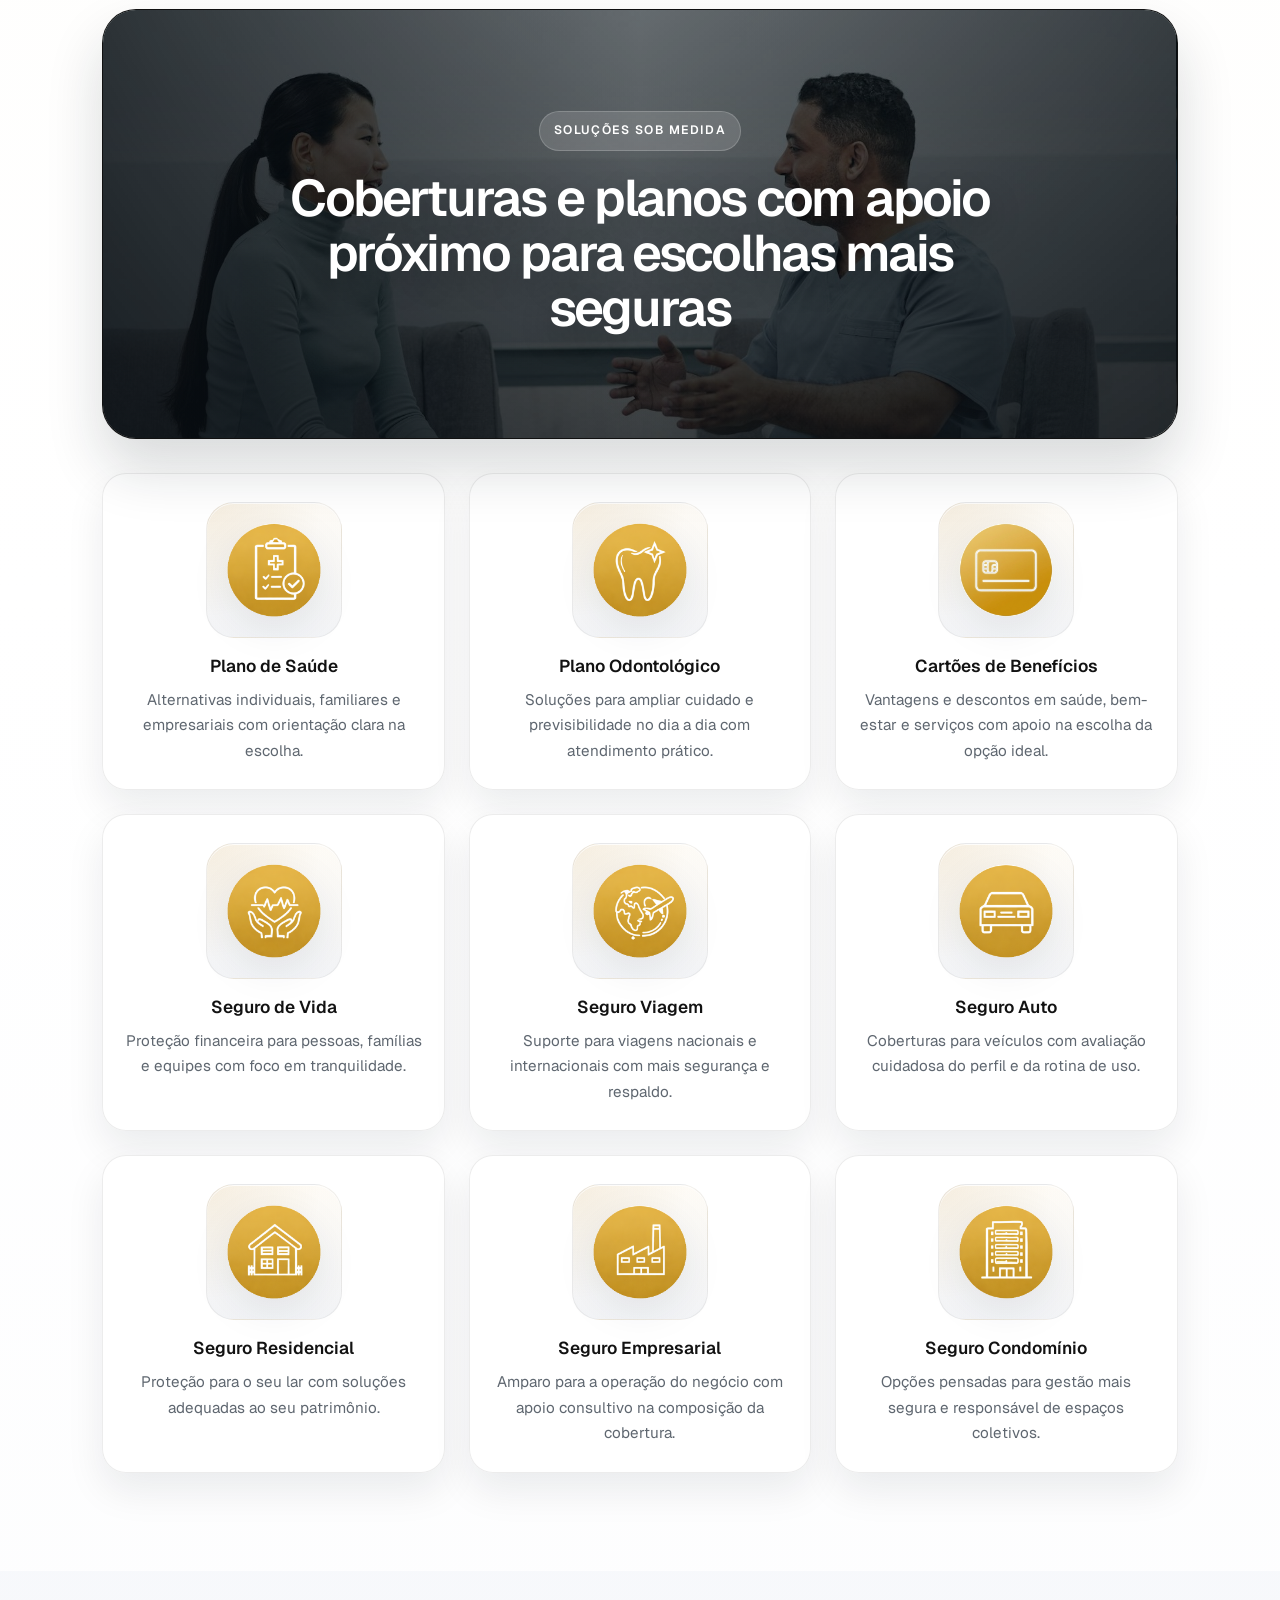
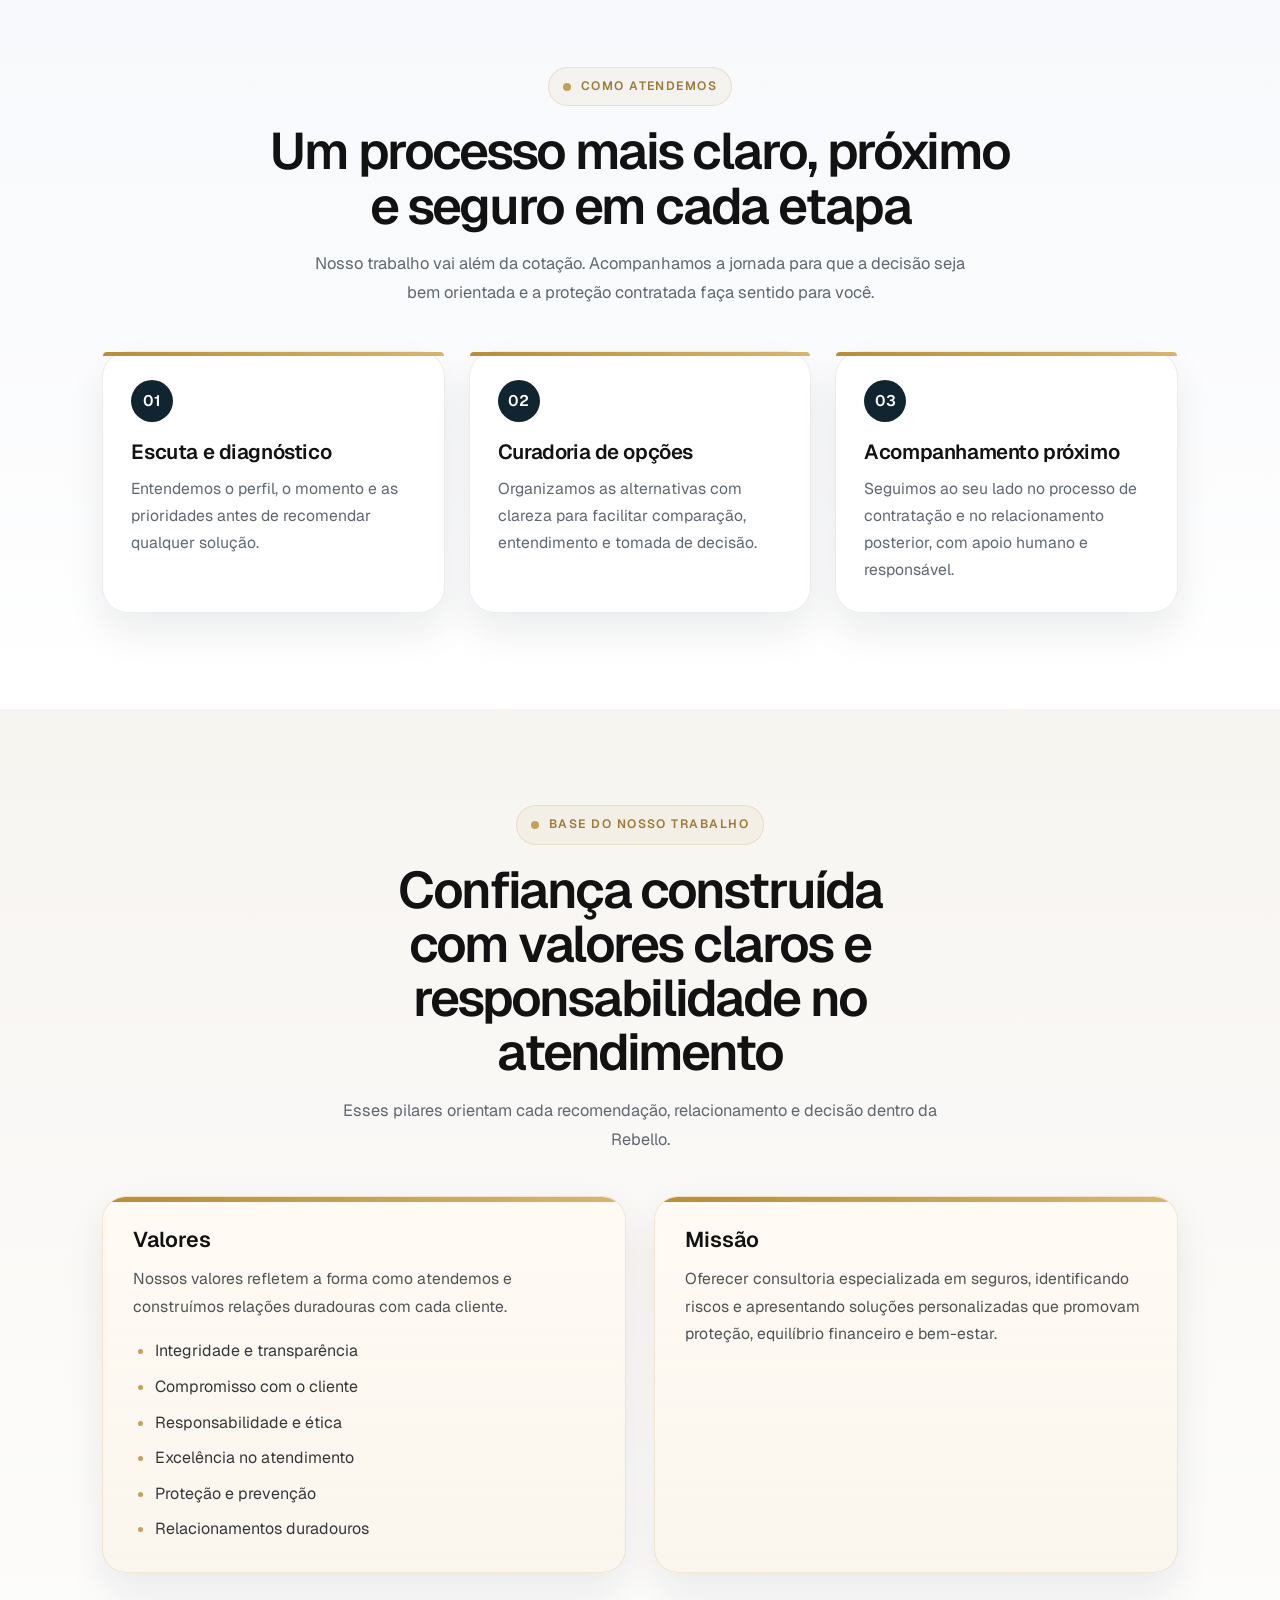
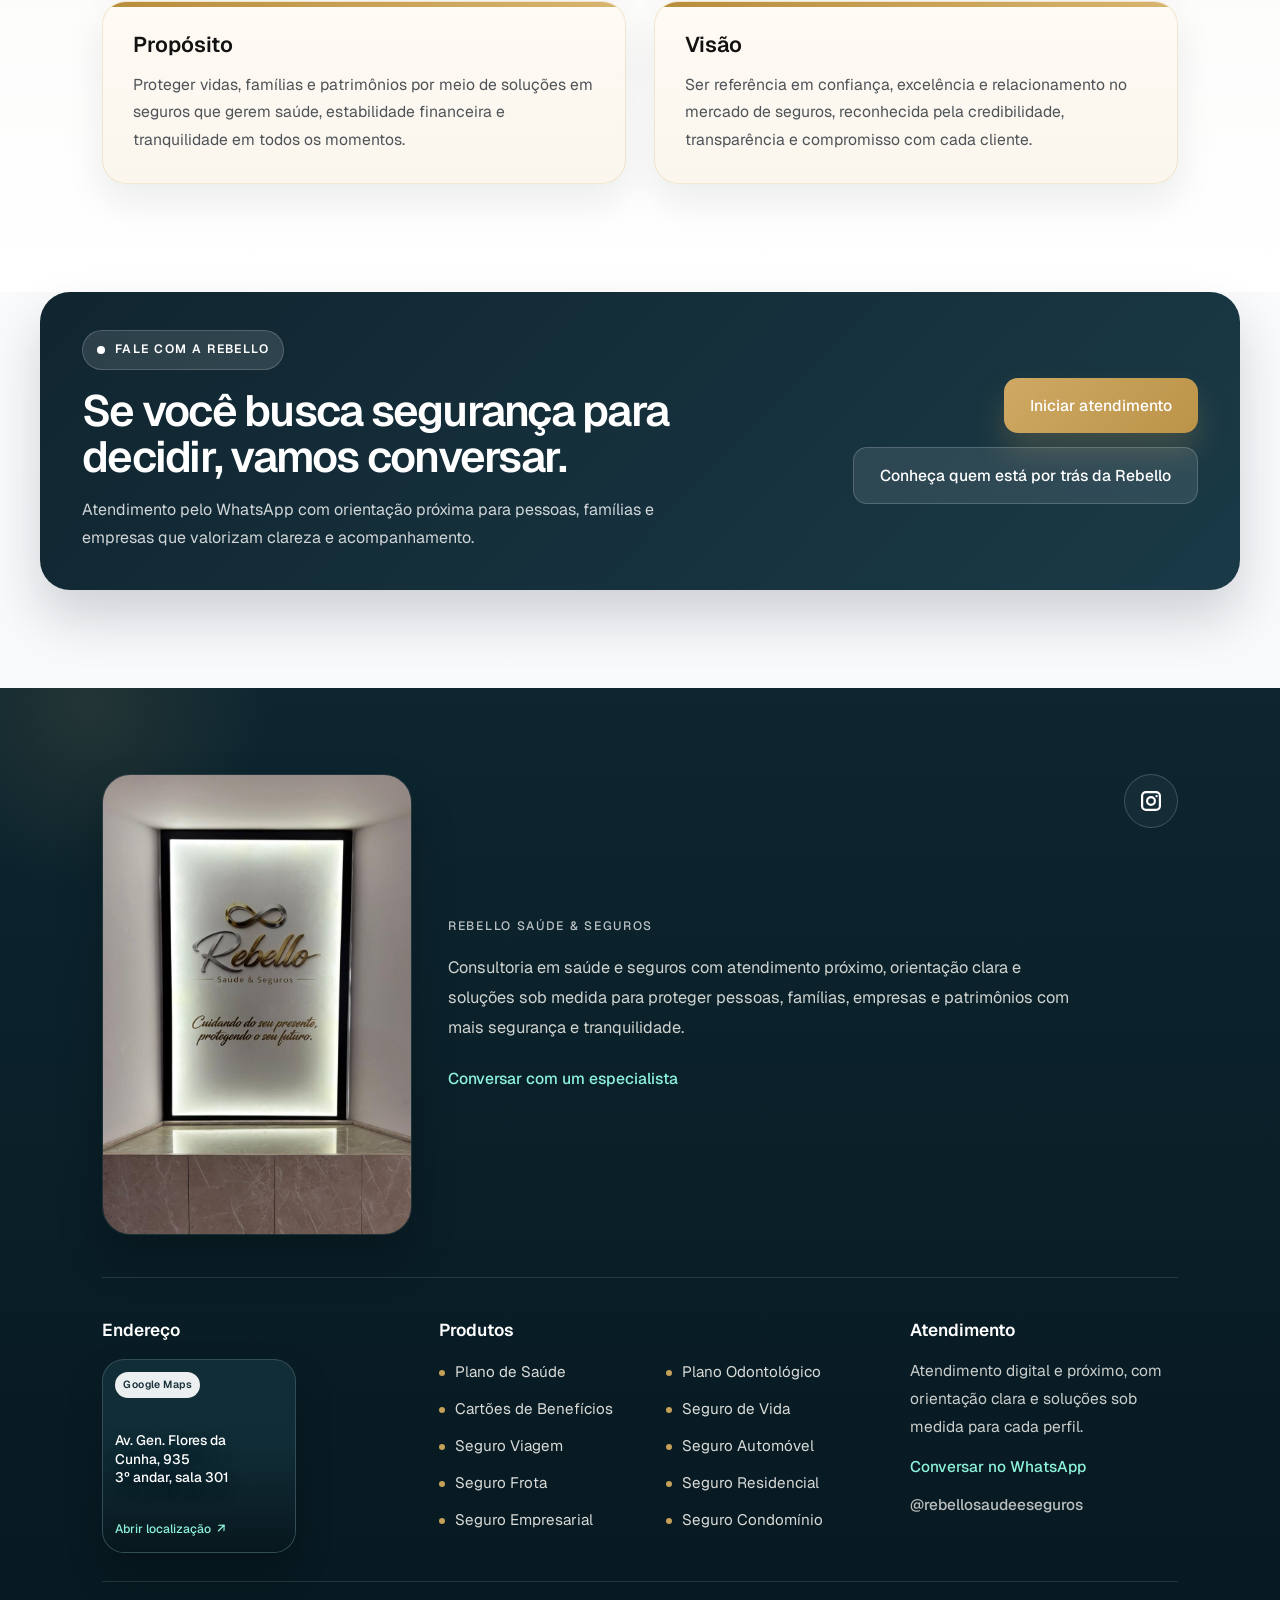
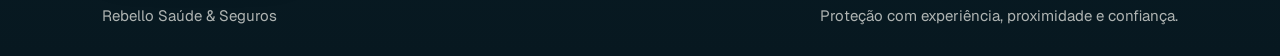
==== commit 5114d215: "Adiçao do icone e plano de cartoes de benficios/ alinhamento das fileiras" ====
--- a/index.html
+++ b/index.html
@@ -136,6 +136,12 @@
             <div class="circle"><img src="assets/seguros/odonto.png" alt="" loading="lazy"></div>
             <h3>Plano Odontol&oacute;gico</h3>
             <p>Solu&ccedil;&otilde;es para ampliar cuidado e previsibilidade no dia a dia com atendimento pr&aacute;tico.</p>
+        </article>
+
+        <article class="card">
+            <div class="circle"><img src="assets/seguros/cartoes-beneficios.png" alt="" loading="lazy"></div>
+            <h3>Cart&otilde;es de Benef&iacute;cios</h3>
+            <p>Vantagens e descontos em sa&uacute;de, bem-estar e servi&ccedil;os com apoio na escolha da op&ccedil;&atilde;o ideal.</p>
         </article>
 
         <article class="card">
@@ -304,6 +310,7 @@
 <ul class="footer-products">
 <li>Plano de Sa&uacute;de</li>
 <li>Plano Odontol&oacute;gico</li>
+<li>Cart&otilde;es de Benef&iacute;cios</li>
 <li>Seguro de Vida</li>
 <li>Seguro Viagem</li>
 <li>Seguro Autom&oacute;vel</li>
--- a/style.css
+++ b/style.css
@@ -684,7 +684,7 @@
 
 .grid{
 display:grid;
-grid-template-columns:repeat(4, minmax(0, 1fr));
+grid-template-columns:repeat(3, minmax(0, 1fr));
 gap:24px;
 width:min(1240px, calc(100% - 16%));
 margin:34px auto 0;
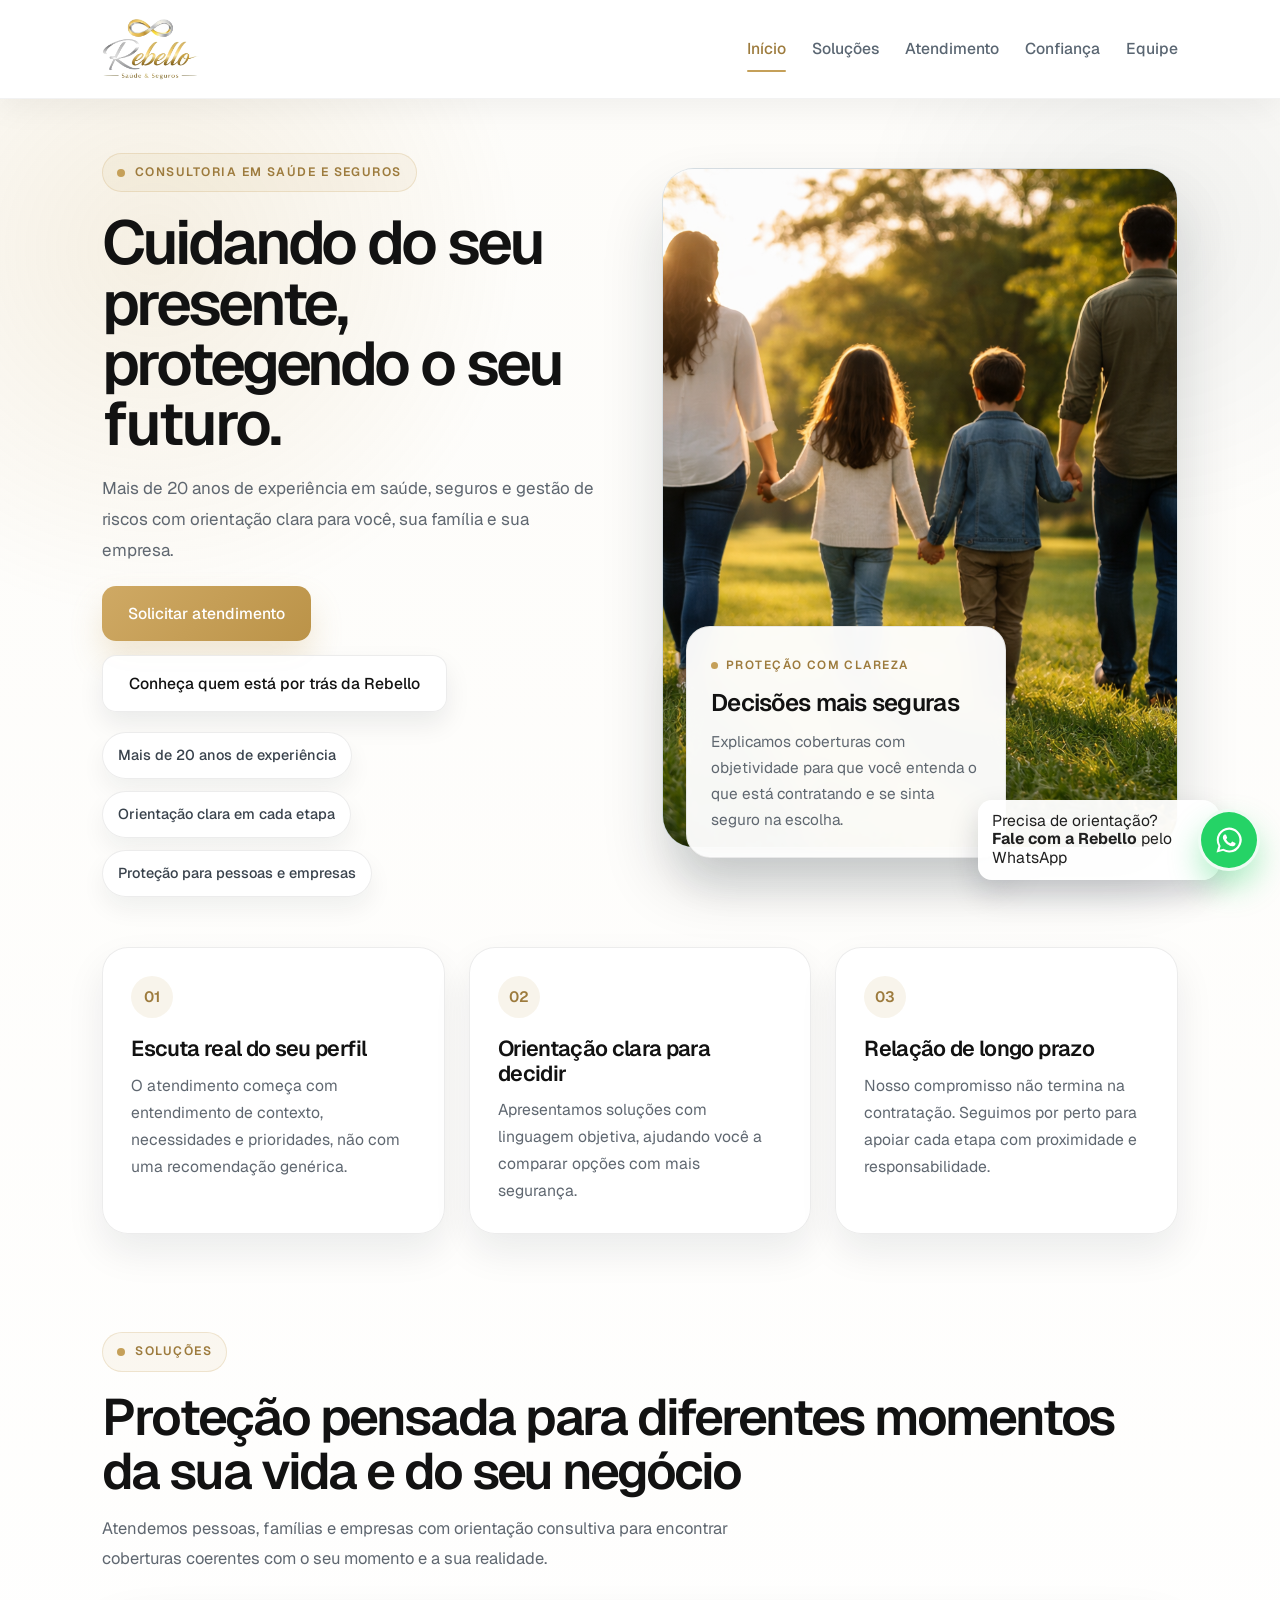
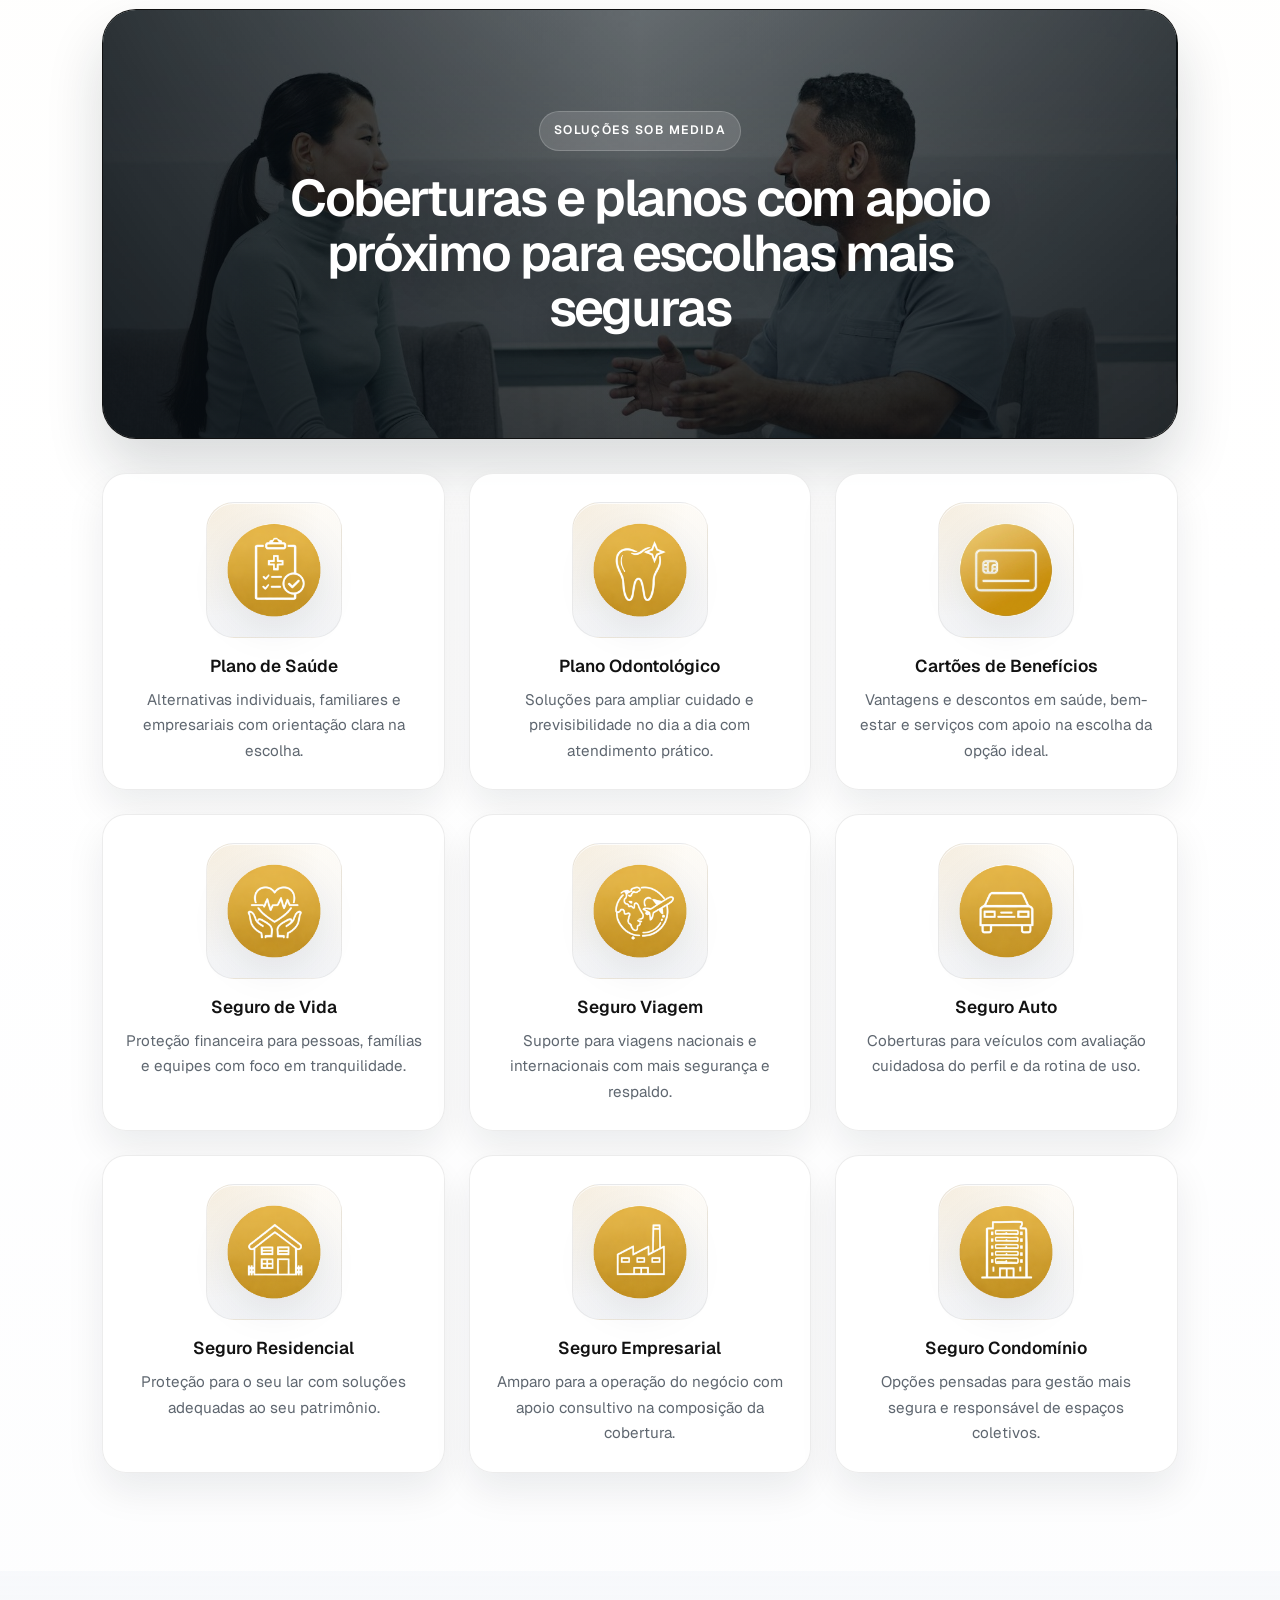
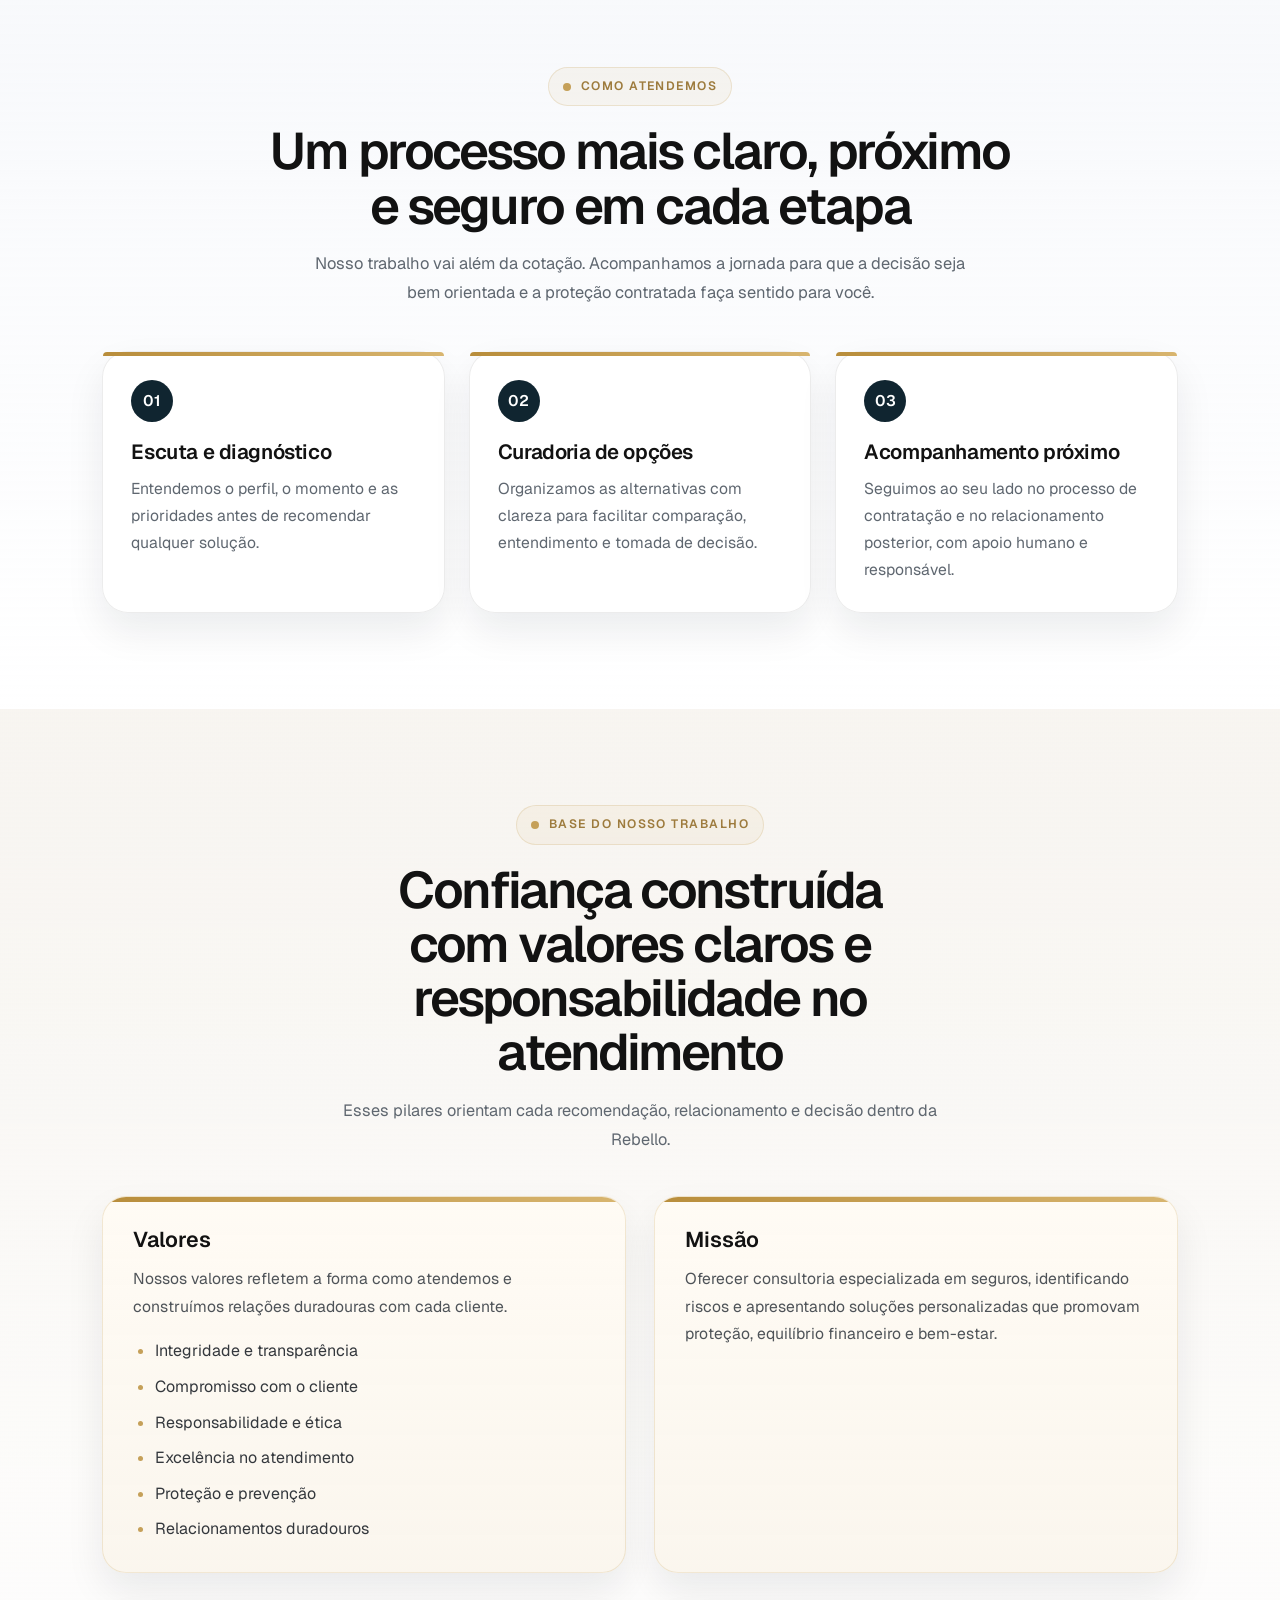
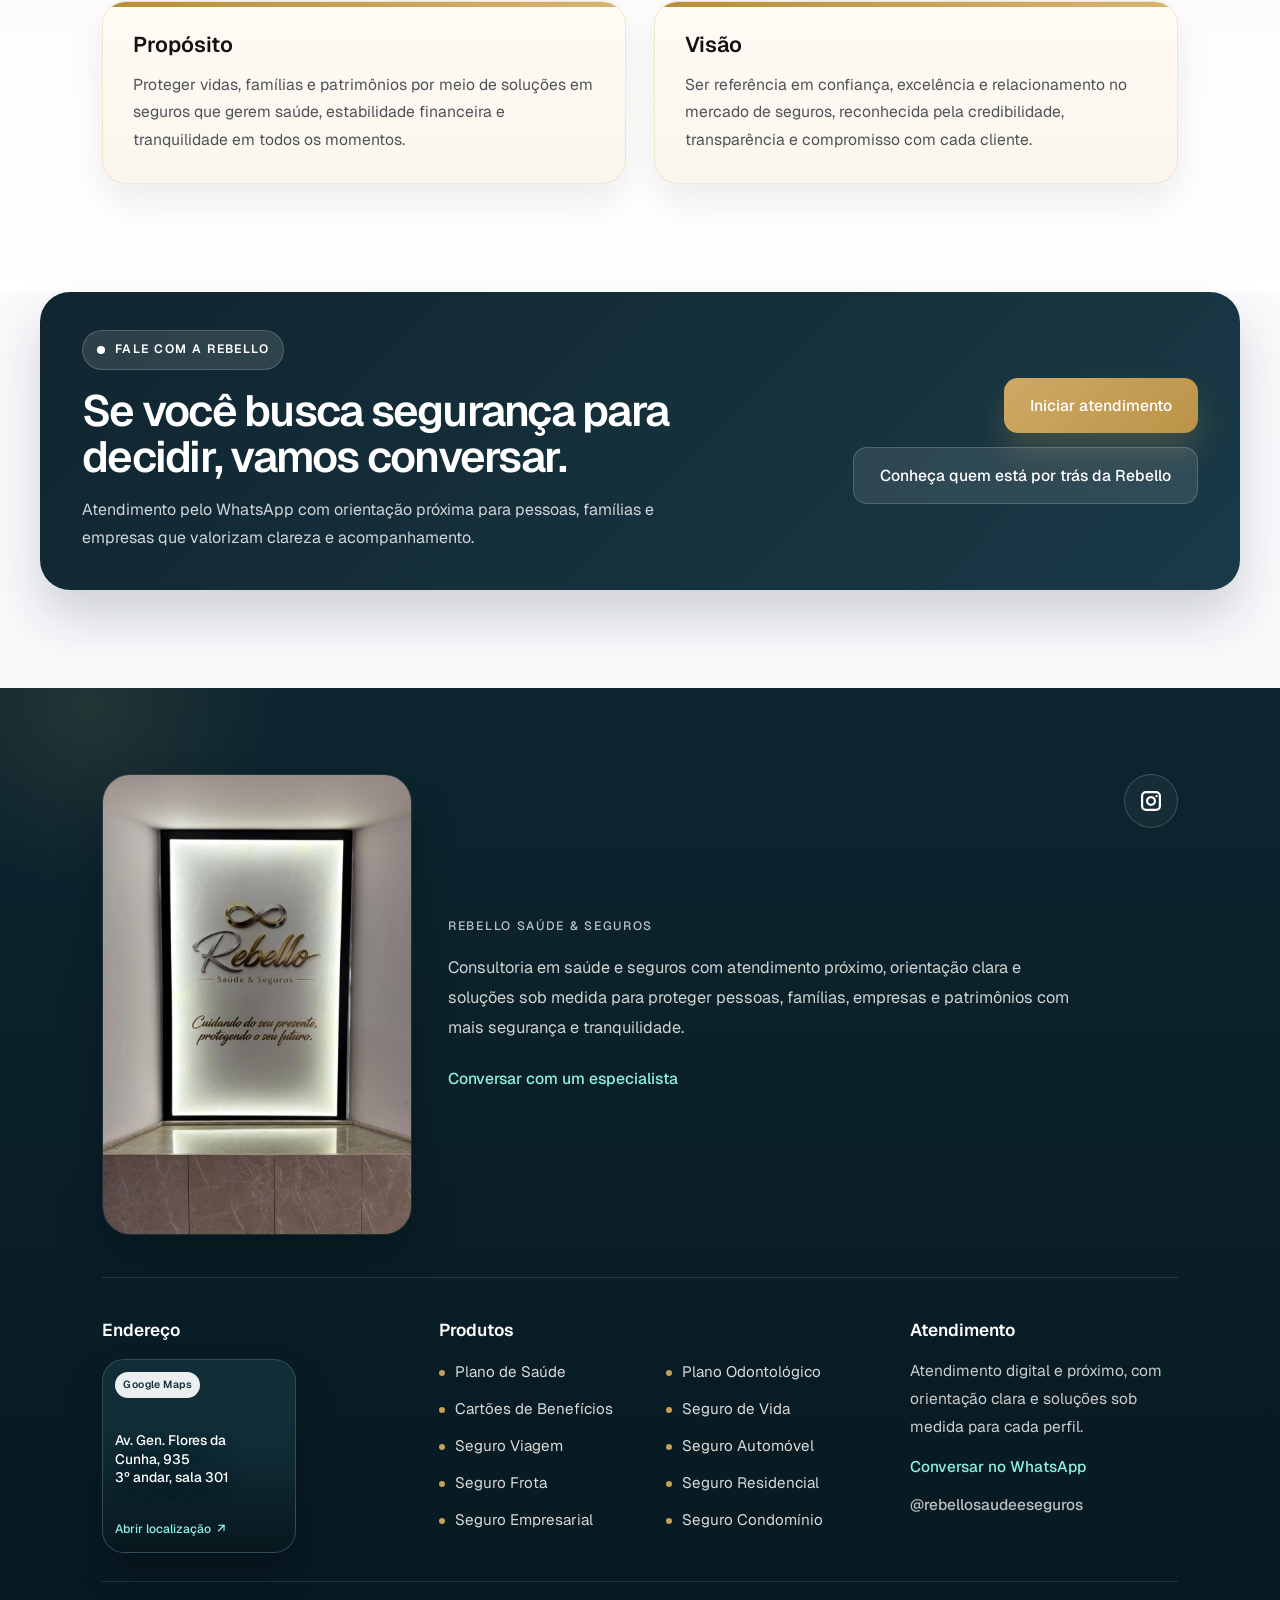
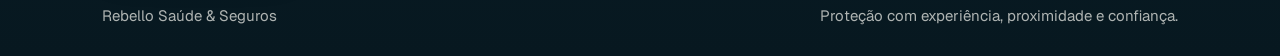
==== commit 75633d3b: "Correção da escrita e efeito cascata sutil" ====
--- a/index.html
+++ b/index.html
@@ -80,20 +80,20 @@
     </div>
 </section>
 
-<section class="confidence-strip reveal" aria-label="Compromissos da Rebello">
-    <article class="confidence-card">
+<section class="confidence-strip reveal" data-stagger aria-label="Compromissos da Rebello">
+    <article class="confidence-card" data-stagger-item>
         <p class="confidence-card-label">01</p>
         <h2>Escuta real do seu perfil</h2>
         <p>O atendimento come&ccedil;a com entendimento de contexto, necessidades e prioridades, n&atilde;o com uma recomenda&ccedil;&atilde;o gen&eacute;rica.</p>
     </article>
 
-    <article class="confidence-card">
+    <article class="confidence-card" data-stagger-item>
         <p class="confidence-card-label">02</p>
         <h2>Orienta&ccedil;&atilde;o clara para decidir</h2>
         <p>Apresentamos solu&ccedil;&otilde;es com linguagem objetiva, ajudando voc&ecirc; a comparar op&ccedil;&otilde;es com mais seguran&ccedil;a.</p>
     </article>
 
-    <article class="confidence-card">
+    <article class="confidence-card" data-stagger-item>
         <p class="confidence-card-label">03</p>
         <h2>Rela&ccedil;&atilde;o de longo prazo</h2>
         <p>Nosso compromisso n&atilde;o termina na contrata&ccedil;&atilde;o. Seguimos por perto para apoiar cada etapa com proximidade e responsabilidade.</p>
@@ -125,56 +125,56 @@
         </div>
     </div>
 
-    <div class="grid">
-        <article class="card">
+    <div class="grid reveal" data-stagger>
+        <article class="card" data-stagger-item>
             <div class="circle"><img src="assets/seguros/plano-saude.png" alt="" loading="lazy"></div>
             <h3>Plano de Sa&uacute;de</h3>
             <p>Alternativas individuais, familiares e empresariais com orienta&ccedil;&atilde;o clara na escolha.</p>
         </article>
 
-        <article class="card">
+        <article class="card" data-stagger-item>
             <div class="circle"><img src="assets/seguros/odonto.png" alt="" loading="lazy"></div>
             <h3>Plano Odontol&oacute;gico</h3>
             <p>Solu&ccedil;&otilde;es para ampliar cuidado e previsibilidade no dia a dia com atendimento pr&aacute;tico.</p>
         </article>
 
-        <article class="card">
+        <article class="card" data-stagger-item>
             <div class="circle"><img src="assets/seguros/cartoes-beneficios.png" alt="" loading="lazy"></div>
             <h3>Cart&otilde;es de Benef&iacute;cios</h3>
             <p>Vantagens e descontos em sa&uacute;de, bem-estar e servi&ccedil;os com apoio na escolha da op&ccedil;&atilde;o ideal.</p>
         </article>
 
-        <article class="card">
+        <article class="card" data-stagger-item>
             <div class="circle"><img src="assets/seguros/vida.png" alt="" loading="lazy"></div>
             <h3>Seguro de Vida</h3>
             <p>Prote&ccedil;&atilde;o financeira para pessoas, fam&iacute;lias e equipes com foco em tranquilidade.</p>
         </article>
 
-        <article class="card">
+        <article class="card" data-stagger-item>
             <div class="circle"><img src="assets/seguros/viagem.png" alt="" loading="lazy"></div>
             <h3>Seguro Viagem</h3>
             <p>Suporte para viagens nacionais e internacionais com mais seguran&ccedil;a e respaldo.</p>
         </article>
 
-        <article class="card">
+        <article class="card" data-stagger-item>
             <div class="circle"><img src="assets/seguros/auto.png" alt="" loading="lazy"></div>
             <h3>Seguro Auto</h3>
             <p>Coberturas para ve&iacute;culos com avalia&ccedil;&atilde;o cuidadosa do perfil e da rotina de uso.</p>
         </article>
 
-        <article class="card">
+        <article class="card" data-stagger-item>
             <div class="circle"><img src="assets/seguros/residencial.png" alt="" loading="lazy"></div>
             <h3>Seguro Residencial</h3>
             <p>Prote&ccedil;&atilde;o para o seu lar com solu&ccedil;&otilde;es adequadas ao seu patrim&ocirc;nio.</p>
         </article>
 
-        <article class="card">
+        <article class="card" data-stagger-item>
             <div class="circle"><img src="assets/seguros/empresarial.png" alt="" loading="lazy"></div>
             <h3>Seguro Empresarial</h3>
             <p>Amparo para a opera&ccedil;&atilde;o do neg&oacute;cio com apoio consultivo na composi&ccedil;&atilde;o da cobertura.</p>
         </article>
 
-        <article class="card">
+        <article class="card" data-stagger-item>
             <div class="circle"><img src="assets/seguros/condominio.png" alt="" loading="lazy"></div>
             <h3>Seguro Condom&iacute;nio</h3>
             <p>Op&ccedil;&otilde;es pensadas para gest&atilde;o mais segura e respons&aacute;vel de espa&ccedil;os coletivos.</p>
@@ -189,20 +189,20 @@
         <p>Nosso trabalho vai al&eacute;m da cota&ccedil;&atilde;o. Acompanhamos a jornada para que a decis&atilde;o seja bem orientada e a prote&ccedil;&atilde;o contratada fa&ccedil;a sentido para voc&ecirc;.</p>
     </div>
 
-    <div class="journey-grid">
-        <article class="journey-card">
+    <div class="journey-grid reveal" data-stagger>
+        <article class="journey-card" data-stagger-item>
             <span class="journey-step">01</span>
             <h3>Escuta e diagn&oacute;stico</h3>
             <p>Entendemos o perfil, o momento e as prioridades antes de recomendar qualquer solu&ccedil;&atilde;o.</p>
         </article>
 
-        <article class="journey-card">
+        <article class="journey-card" data-stagger-item>
             <span class="journey-step">02</span>
             <h3>Curadoria de op&ccedil;&otilde;es</h3>
             <p>Organizamos as alternativas com clareza para facilitar compara&ccedil;&atilde;o, entendimento e tomada de decis&atilde;o.</p>
         </article>
 
-        <article class="journey-card">
+        <article class="journey-card" data-stagger-item>
             <span class="journey-step">03</span>
             <h3>Acompanhamento pr&oacute;ximo</h3>
             <p>Seguimos ao seu lado no processo de contrata&ccedil;&atilde;o e no relacionamento posterior, com apoio humano e respons&aacute;vel.</p>
@@ -215,8 +215,8 @@
     <h2>Confian&ccedil;a constru&iacute;da com valores claros e responsabilidade no atendimento</h2>
     <p class="diferenciais-subtitle">Esses pilares orientam cada recomenda&ccedil;&atilde;o, relacionamento e decis&atilde;o dentro da Rebello.</p>
 
-    <div class="dif-container">
-        <article class="dif-box">
+    <div class="dif-container reveal" data-stagger>
+        <article class="dif-box" data-stagger-item>
             <h3>Valores</h3>
             <p>Nossos valores refletem a forma como atendemos e constru&iacute;mos rela&ccedil;&otilde;es duradouras com cada cliente.</p>
             <ul>
@@ -229,17 +229,17 @@
             </ul>
         </article>
 
-        <article class="dif-box">
+        <article class="dif-box" data-stagger-item>
             <h3>Miss&atilde;o</h3>
             <p>Oferecer consultoria especializada em seguros, identificando riscos e apresentando solu&ccedil;&otilde;es personalizadas que promovam prote&ccedil;&atilde;o, equil&iacute;brio financeiro e bem-estar.</p>
         </article>
 
-        <article class="dif-box">
+        <article class="dif-box" data-stagger-item>
             <h3>Prop&oacute;sito</h3>
             <p>Proteger vidas, fam&iacute;lias e patrim&ocirc;nios por meio de solu&ccedil;&otilde;es em seguros que gerem sa&uacute;de, estabilidade financeira e tranquilidade em todos os momentos.</p>
         </article>
 
-        <article class="dif-box">
+        <article class="dif-box" data-stagger-item>
             <h3>Vis&atilde;o</h3>
             <p>Ser refer&ecirc;ncia em confian&ccedil;a, excel&ecirc;ncia e relacionamento no mercado de seguros, reconhecida pela credibilidade, transpar&ecirc;ncia e compromisso com cada cliente.</p>
         </article>
--- a/style.css
+++ b/style.css
@@ -299,6 +299,9 @@
 align-items:flex-start;
 gap:20px;
 max-width:620px;
+opacity:0;
+transform:translate3d(0, 34px, 0) scale(0.96);
+animation:hero-entry 1s cubic-bezier(0.22, 1, 0.36, 1) 0.12s forwards;
 }
 
 .hero-text h1{
@@ -320,6 +323,33 @@
 align-items:center;
 gap:14px;
 flex-wrap:wrap;
+}
+
+.hero-actions > *,
+.hero-trust span{
+opacity:0;
+transform:translate3d(0, 22px, 0) scale(0.96);
+animation:hero-chip-entry 0.82s cubic-bezier(0.22, 1, 0.36, 1) forwards;
+}
+
+.hero-actions > *:nth-child(1){
+animation-delay:0.46s;
+}
+
+.hero-actions > *:nth-child(2){
+animation-delay:0.58s;
+}
+
+.hero-trust span:nth-child(1){
+animation-delay:0.68s;
+}
+
+.hero-trust span:nth-child(2){
+animation-delay:0.8s;
+}
+
+.hero-trust span:nth-child(3){
+animation-delay:0.92s;
 }
 
 .hero-trust,
@@ -349,6 +379,9 @@
 width:min(100%, 620px);
 margin-left:auto;
 padding:0 0 34px;
+opacity:0;
+transform:translate3d(0, 48px, 0) scale(0.94);
+animation:hero-entry 1.08s cubic-bezier(0.22, 1, 0.36, 1) 0.3s forwards;
 }
 
 .hero-img{
@@ -539,6 +572,44 @@
 }
 }
 
+@keyframes hero-entry{
+0%{
+opacity:0;
+filter:blur(12px);
+transform:translate3d(0, 34px, 0) scale(0.94);
+}
+
+100%{
+opacity:1;
+filter:none;
+transform:translate3d(0, 0, 0) scale(1);
+}
+}
+
+@keyframes hero-chip-entry{
+0%{
+opacity:0;
+filter:blur(8px);
+transform:translate3d(0, 22px, 0) scale(0.96);
+}
+
+100%{
+opacity:1;
+filter:none;
+transform:translate3d(0, 0, 0) scale(1);
+}
+}
+
+@keyframes gold-shine-sweep{
+0%{
+background-position:0% 50%;
+}
+
+100%{
+background-position:220% 50%;
+}
+}
+
 .confidence-strip{
 display:grid;
 grid-template-columns:repeat(3, minmax(0, 1fr));
@@ -997,6 +1068,20 @@
 line-height:1.02;
 letter-spacing:-0.05em;
 }
+
+.gold-shine-word{
+display:inline-block;
+position:relative;
+background:linear-gradient(120deg, #8f6a28 0%, #c99c4b 20%, #f4d98d 38%, #fff4c8 50%, #d7ab58 62%, #b08235 78%, #8f6a28 100%);
+background-size:220% auto;
+-webkit-background-clip:text;
+background-clip:text;
+color:transparent;
+font-weight:700;
+filter:drop-shadow(0 8px 18px rgba(197,160,89,0.28));
+animation:gold-shine-sweep 4.8s linear infinite;
+}
+
 
 .team-page-hero > p:not(.section-kicker){
 max-width:62ch;
@@ -1494,13 +1579,32 @@
 
 .reveal{
 opacity:0;
-transform:translateY(40px);
-transition:opacity 0.6s ease, transform 0.6s ease;
+filter:blur(18px);
+transform:translate3d(0, 72px, 0) scale(0.88);
+transform-origin:center top;
+transition:opacity 1s cubic-bezier(0.22, 1, 0.36, 1), transform 1.08s cubic-bezier(0.22, 1, 0.36, 1), filter 0.95s ease;
 }
 
 .reveal.show{
 opacity:1;
-transform:translateY(0);
+filter:none;
+transform:translate3d(0, 0, 0) scale(1);
+}
+
+[data-stagger-item]{
+opacity:0;
+filter:blur(14px);
+transform:translate3d(0, 48px, 0) scale(0.9);
+transition:
+opacity 0.92s cubic-bezier(0.22, 1, 0.36, 1) var(--stagger-delay, 0ms),
+transform 0.98s cubic-bezier(0.22, 1, 0.36, 1) var(--stagger-delay, 0ms),
+filter 0.9s ease var(--stagger-delay, 0ms);
+}
+
+[data-stagger-item].is-stagger-visible{
+opacity:1;
+filter:none;
+transform:none;
 }
 
 @media(max-width:1180px){
@@ -1711,8 +1815,20 @@
 
 .reveal,
 .hero-slide,
-.banner-track{
+.banner-track,
+[data-stagger-item]{
 transition:none !important;
+filter:none !important;
+}
+
+.hero-text,
+.hero-visual,
+.hero-actions > *,
+.hero-trust span,
+.gold-shine-word{
+animation:none !important;
+opacity:1 !important;
+transform:none !important;
 }
 }
 
